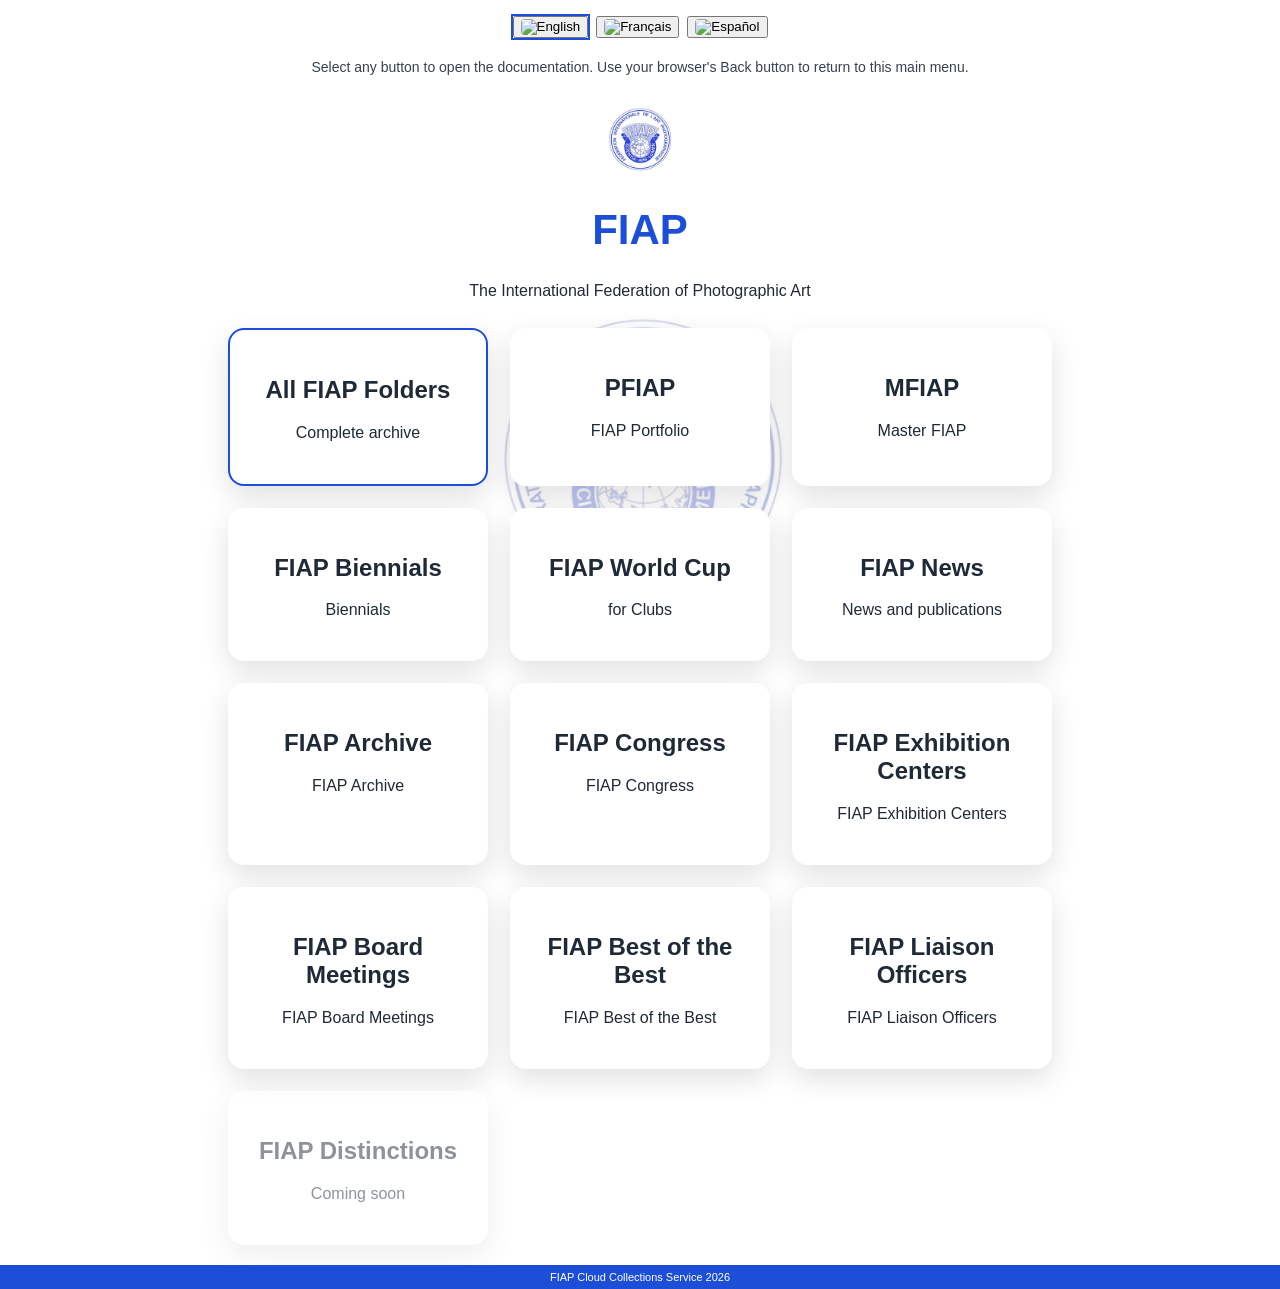
==== index.html @ 4d034226 "Add FIAP favicon" ====
<!DOCTYPE html>
<html lang="en">
<head>
  <meta charset="UTF-8" />
  <meta name="viewport" content="width=device-width, initial-scale=1.0" />
  <title>FIAP Cloud Collections Service</title>
  <link rel="icon" type="image/png" href="FIAP_Logo.png" />
  <link rel="apple-touch-icon" href="FIAP_Logo.png" />
  <link rel="stylesheet" href="styles.css" />
</head>
<body>

  <main class="page">
    <div class="container">

      <!-- LANG -->
      <div class="topbar">
        <div class="lang-switcher">
          <button class="lang-btn active" data-lang="en" type="button">
            <img src="https://flagcdn.com/w40/gb.png" alt="English" />
          </button>
          <button class="lang-btn" data-lang="fr" type="button">
            <img src="https://flagcdn.com/w40/fr.png" alt="Français" />
          </button>
          <button class="lang-btn" data-lang="es" type="button">
            <img src="https://flagcdn.com/w40/es.png" alt="Español" />
          </button>
        </div>
      </div>

      <p class="menu-note" data-i18n="menu_note">
        Select any button to open the documentation. Use your browser's Back button to return to this main menu.
      </p>

      <!-- HERO -->
      <header class="hero">
        <img src="FIAP_Logo.png" class="hero-logo" alt="FIAP Logo" />
        <h1 data-i18n="title">FIAP</h1>
        <p data-i18n="subtitle">The International Federation of Photographic Art</p>
      </header>

      <!-- GRID -->
      <section class="grid">

        <!-- 1 -->
        <a
          class="card highlight"
          href="https://fiapnas.quickconnect.to/d/s/17cUYVNKKSYI6WJIskuI63IkhhcoeXC8/zZLQMvReYIw-aMAvs_1XoOK7bd5_BkW5-z7wAqrhNFA0"
          rel="noopener noreferrer"
        >
          <h2 data-i18n="allfolders_title">All FIAP Folders</h2>
          <p data-i18n="allfolders_desc">Complete archive</p>
        </a>

        <!-- 2 -->
        <a
          class="card"
          href="https://fiapnas.quickconnect.to/d/s/17Mcit12P6iqBfOBLh99WetIhDxhgzNj/KJ3xZYfwgBBQaHG1ltzq9NlA4uSdtDK8-urRAXc_-Bw0"
          rel="noopener noreferrer"
        >
          <h2>PFIAP</h2>
          <p data-i18n="pfiap">FIAP Portfolio</p>
        </a>

        <!-- 3 -->
        <a
          class="card"
          href="https://fiapnas.quickconnect.to/d/s/17Z9eEGu1Ka0PEBG6yRLJdtAqjiGzIoO/40B0qEW8vFrcBGUnErltRAxOVJYyXJXz-D7ygXjC4EQ0"
          rel="noopener noreferrer"
        >
          <h2>MFIAP</h2>
          <p data-i18n="mfiap">Master FIAP</p>
        </a>

        <!-- 4 -->
        <a
          class="card"
          href="https://fiapnas.quickconnect.to/d/s/17ZBobEHIBeALmacqmc10EG4LdFqJ8v5/lqNYD-lFbn_ew3pvsyMHk7YkgXQ_-9Ov-br3AWgu-EQ0"
          rel="noopener noreferrer"
        >
          <h2 data-i18n="biennials_title">FIAP Biennials</h2>
          <p data-i18n="biennials_desc">Biennials</p>
        </a>

        <!-- 5 -->
        <a
          class="card"
          href="https://fiapnas.quickconnect.to/d/s/17ZBx755GbgCrGob2A0CorJvVhvHvIFg/VHcAxC_4EAg0y9QWSMvbNl5WkAnvgTEU-sbJgVk--EQ0"
          rel="noopener noreferrer"
        >
          <h2 data-i18n="worldcup_title">FIAP World Cup</h2>
          <p data-i18n="worldcup_desc">for Clubs</p>
        </a>

        <!-- 6 -->
        <a
          class="card"
          href="https://fiapnas.quickconnect.to/d/s/17dHnpUOKccIDi14Yoolo3nJwNyLQKSJ/WR4ssD3Mb3ytAOZ2s7y1IAG9fK7K3QaD-rrsgjmnrFA0"
          rel="noopener noreferrer"
        >
          <h2 data-i18n="news_title">FIAP News</h2>
          <p data-i18n="news_desc">News and publications</p>
        </a>

        <!-- 7 -->
        <a
          class="card"
          href="https://fiapnas.quickconnect.to/d/s/18gmaojO1X82LdRPM3BAgGWJajvvYt9K/9tj0gX9s0dbuIrEPujHVJ8CWWr5nNi-P-HLzgPXW_Rw0"
          rel="noopener noreferrer"
        >
          <h2 data-i18n="archive_title">FIAP Archive</h2>
          <p data-i18n="archive_desc">FIAP Archive</p>
        </a>

        <!-- 8 -->
        <a
          class="card"
          href="https://fiapnas.quickconnect.to/d/s/186N5hBhkGm2bzwaNxPpfkz7Cr0z6vIG/tZ1C3Wy9Z6rYySViM2cFJRafHHeTnbRA-MbwgqJq_Rw0"
          rel="noopener noreferrer"
        >
          <h2 data-i18n="congress_title">FIAP Congress</h2>
          <p data-i18n="congress_desc">FIAP Congress</p>
        </a>

        <!-- 9 -->
        <a
          class="card"
          href="https://fiapnas.quickconnect.to/d/s/18goZ5kpEQwW9w74ubYenXssd3YzoJG8/ydczUktfWtIt3WD46MLDj9ar7D6Q4m3G-07CgCgfARw0"
          rel="noopener noreferrer"
        >
          <h2 data-i18n="exhibition_centers_title">FIAP Exhibition Centers</h2>
          <p data-i18n="exhibition_centers_desc">FIAP Exhibition Centers</p>
        </a>

        <!-- 10 -->
        <a
          class="card"
          href="https://fiapnas.quickconnect.to/d/s/18gof1cxoKiFkiEky01Cisxc1lns2Cz1/vCsHvvQk89lhnURrStO1Plt9x7vDWZmF-MbcgfkzARw0"
          rel="noopener noreferrer"
        >
          <h2 data-i18n="board_meetings_title">FIAP Board Meetings</h2>
          <p data-i18n="board_meetings_desc">FIAP Board Meetings</p>
        </a>

        <!-- 11 -->
        <a
          class="card"
          href="https://fiapnas.quickconnect.to/d/s/192PhiIwE9Y5CQ8lSr9fyhwx2RzKaPpb/2cefjb7LYFNRcuOtPhYSaLE-BQe2sZ78-PLJAT6WDWA0"
          rel="noopener noreferrer"
        >
          <h2 data-i18n="best_of_best_title">FIAP Best of the Best</h2>
          <p data-i18n="best_of_best_desc">FIAP Best of the Best</p>
        </a>

        <!-- 12 -->
        <a
          class="card"
          href="https://fiapnas.quickconnect.to/d/s/192Xbzu5mCy1Zo4hD9PEhmhsoTG7msyp/_msjtP7dwkchIbJUuxSRlaMwEUPcnvHA-drPAamCaWA0"
          rel="noopener noreferrer"
        >
          <h2 data-i18n="liaison_officers_title">FIAP Liaison Officers</h2>
          <p data-i18n="liaison_officers_desc">FIAP Liaison Officers</p>
        </a>

        <!-- 13 -->
        <div class="card disabled">
          <h2 data-i18n="distinctions_title">FIAP Distinctions</h2>
          <p data-i18n="distinctions_desc">Coming soon</p>
        </div>

      </section>

    </div>
  </main>

  <footer class="footer">
    <span data-i18n="footer">FIAP Cloud Collections Service 2026</span>
  </footer>

  <script src="script.js?v=20260713-3"></script>

</body>
</html>
---- styles.css ----
* {
  box-sizing: border-box;
}

body {
  display: flex;
  flex-direction: column;
  background: url("Fondo.jpg") center/cover fixed;
  color: #1f2937;
}

html,
body {
  margin: 0;
  padding: 0;
  min-height: 100vh;
  font-family: Arial, Helvetica, sans-serif;
}

.page {
  flex: 1; /* 👈 clave */
  display: flex;
  justify-content: center;
  align-items: flex-start;
  padding: 10px 20px 20px;
}

.container {
  width: 100%;
  max-width: 1100px;
  text-align: center;
}

.topbar {
  display: flex;
  justify-content: center;
  margin-bottom: 6px;
}

.lang-switcher {
  display: flex;
  gap: 8px;
  padding: 6px;
  border-radius: 14px;
  background: rgba(255,255,255,0.85);
}

.lang-btn img {
  width: 26px;
  border-radius: 4px;
}

.lang-btn.active {
  outline: 2px solid #1d4ed8;
}

.menu-note {
  display: inline-block;
  max-width: 760px;
  margin: 0 0 18px;
  padding: 8px 14px;
  border-radius: 12px;
  background: rgba(255,255,255,0.85);
  color: #374151;
  font-size: 14px;
  line-height: 1.4;
}

.hero {
  margin-bottom: 28px;
}

.hero-logo {
  height: 70px;
}

.hero h1 {
  color: #1d4ed8;
  font-size: 42px;
}

.grid {
  display: grid;
  grid-template-columns: repeat(3, 260px);
  gap: 22px;
  justify-content: center;
}

.card {
  padding: 26px;
  border-radius: 16px;
  background: white;
  text-decoration: none;
  color: inherit;
  box-shadow: 0 10px 28px rgba(0,0,0,0.12);
  transition: 0.2s;
}

.card:hover {
  transform: translateY(-5px);
}

.card.disabled {
  opacity: 0.5;
}

.card.highlight {
  border: 2px solid #1d4ed8;
}

.footer {
  background: #1d4ed8;
  color: white;
  text-align: center;
  font-size: 11px;
  padding: 6px;
}

@media (max-width: 700px) {
  .grid {
    grid-template-columns: 1fr;
  }

  .menu-note {
    display: block;
    font-size: 13px;
  }
}
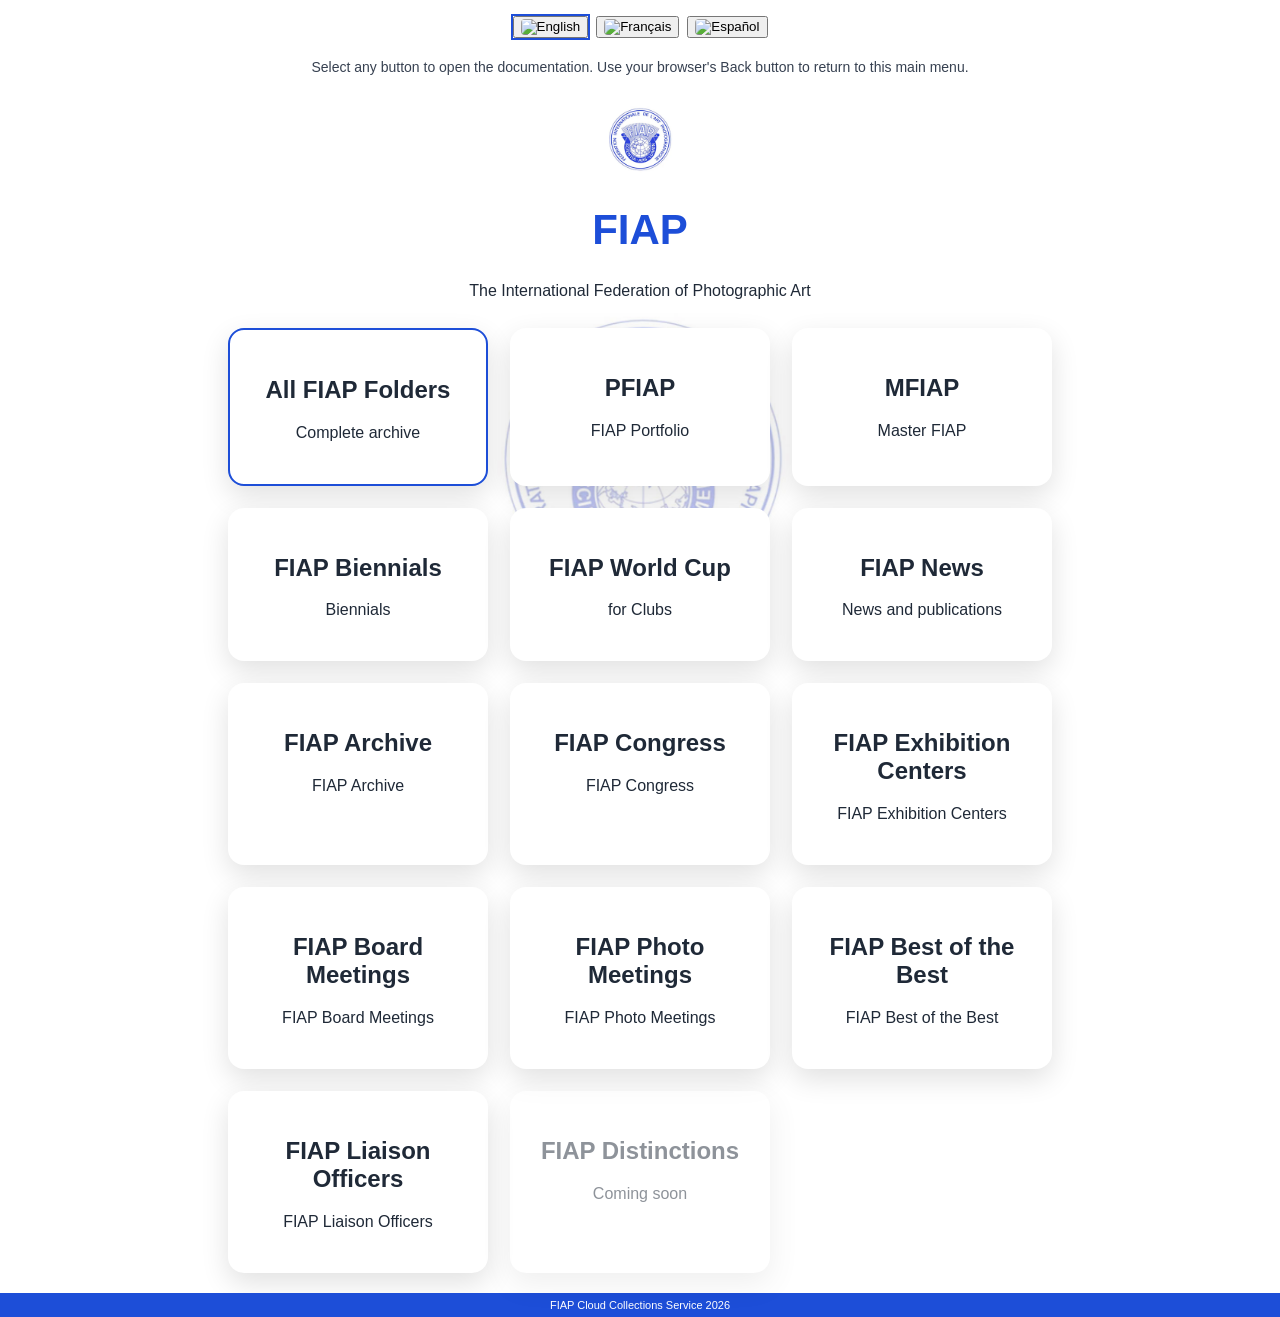
==== commit 13032eed: "Add FIAP Photo Meetings link" ====
--- a/index.html
+++ b/index.html
@@ -145,6 +145,16 @@
         <!-- 11 -->
         <a
           class="card"
+          href="https://fiapnas.quickconnect.to/d/s/1943kUDxl5ssiPw6ovPEpaCcWjkqGaT8/lrEcwL9FF7dg_tX5q4RR_3W4rr6l9qcp-srMgJDfIWQ0"
+          rel="noopener noreferrer"
+        >
+          <h2 data-i18n="photo_meetings_title">FIAP Photo Meetings</h2>
+          <p data-i18n="photo_meetings_desc">FIAP Photo Meetings</p>
+        </a>
+
+        <!-- 12 -->
+        <a
+          class="card"
           href="https://fiapnas.quickconnect.to/d/s/192PhiIwE9Y5CQ8lSr9fyhwx2RzKaPpb/2cefjb7LYFNRcuOtPhYSaLE-BQe2sZ78-PLJAT6WDWA0"
           rel="noopener noreferrer"
         >
@@ -152,7 +162,7 @@
           <p data-i18n="best_of_best_desc">FIAP Best of the Best</p>
         </a>
 
-        <!-- 12 -->
+        <!-- 13 -->
         <a
           class="card"
           href="https://fiapnas.quickconnect.to/d/s/192Xbzu5mCy1Zo4hD9PEhmhsoTG7msyp/_msjtP7dwkchIbJUuxSRlaMwEUPcnvHA-drPAamCaWA0"
@@ -162,7 +172,7 @@
           <p data-i18n="liaison_officers_desc">FIAP Liaison Officers</p>
         </a>
 
-        <!-- 13 -->
+        <!-- 14 -->
         <div class="card disabled">
           <h2 data-i18n="distinctions_title">FIAP Distinctions</h2>
           <p data-i18n="distinctions_desc">Coming soon</p>
@@ -177,7 +187,7 @@
     <span data-i18n="footer">FIAP Cloud Collections Service 2026</span>
   </footer>
 
-  <script src="script.js?v=20260713-3"></script>
+  <script src="script.js?v=20260715-1"></script>
 
 </body>
 </html>
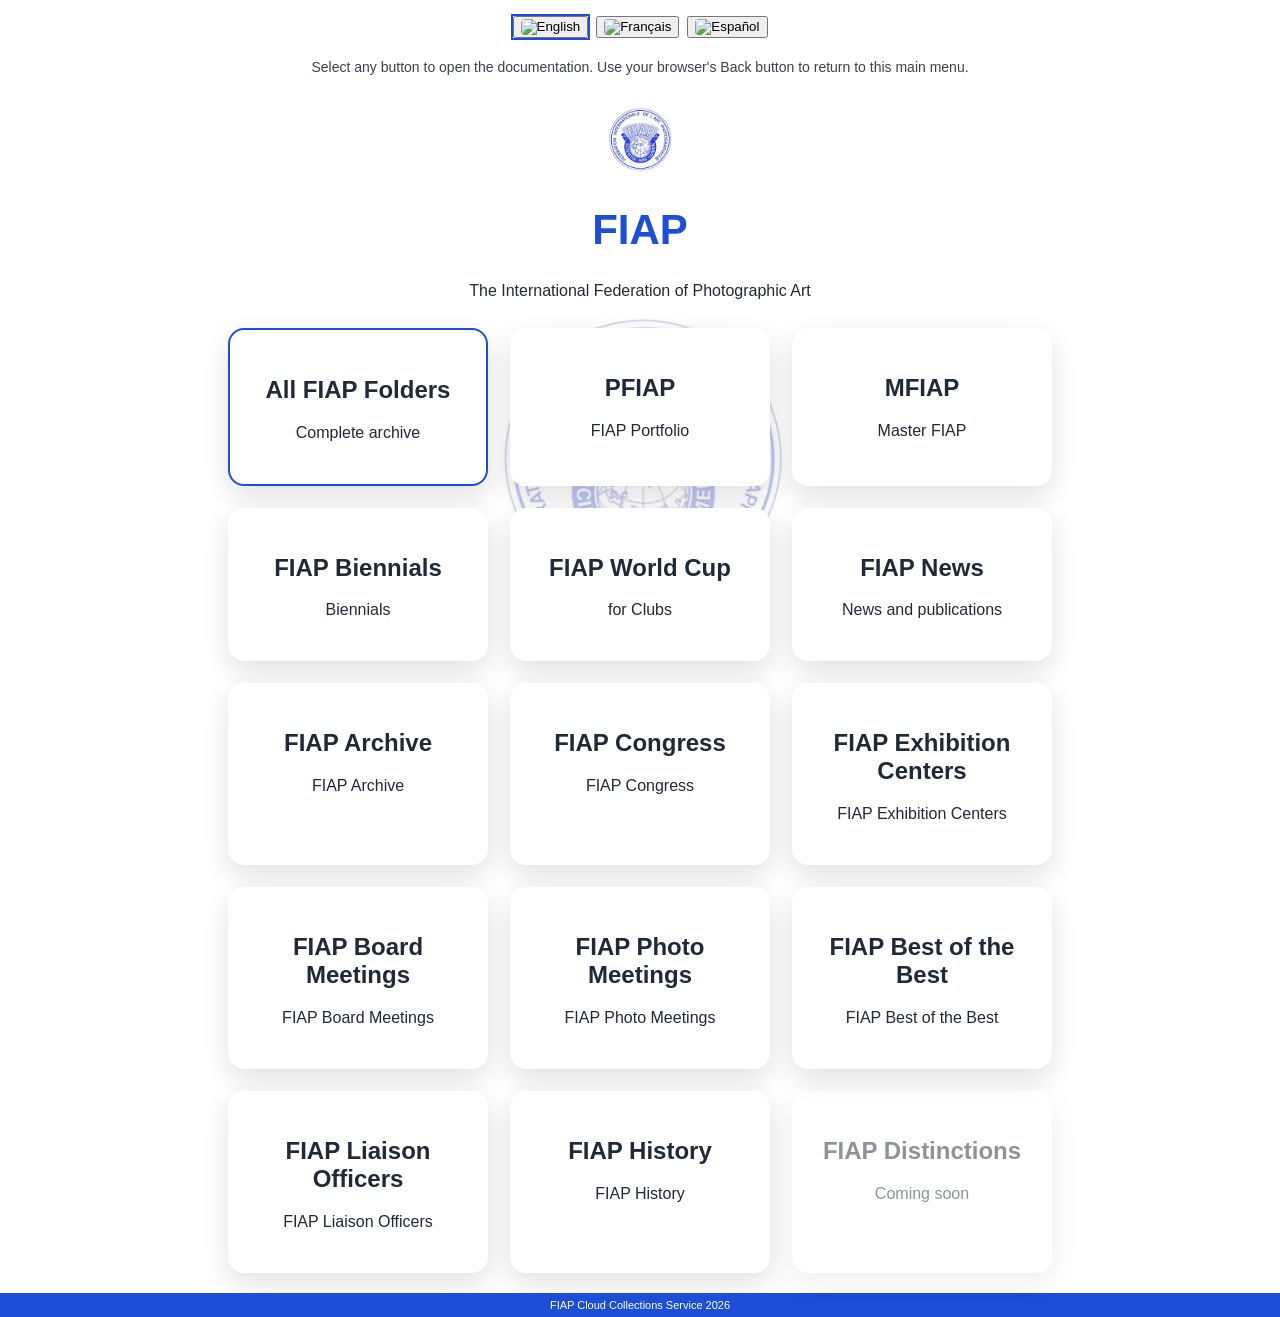
==== commit 2f5fc04a: "Add FIAP History with English, Spanish and French translations" ====
--- a/index.html
+++ b/index.html
@@ -173,6 +173,16 @@
         </a>
 
         <!-- 14 -->
+        <a
+          class="card"
+          href="https://fiapnas.quickconnect.to/d/s/1AITEbeVTbG0mbO1fQih4Z6L2sKOsFwk/sYQ7bvTVlPUNad0ES1QJoNSNEC6hTo9F-c7VgbvgNlQ0"
+          rel="noopener noreferrer"
+        >
+          <h2 data-i18n="history_title">FIAP History</h2>
+          <p data-i18n="history_desc">FIAP History</p>
+        </a>
+
+        <!-- 15 -->
         <div class="card disabled">
           <h2 data-i18n="distinctions_title">FIAP Distinctions</h2>
           <p data-i18n="distinctions_desc">Coming soon</p>
@@ -187,7 +197,7 @@
     <span data-i18n="footer">FIAP Cloud Collections Service 2026</span>
   </footer>
 
-  <script src="script.js?v=20260715-1"></script>
+  <script src="script.js?v=20261015-2"></script>
 
 </body>
 </html>
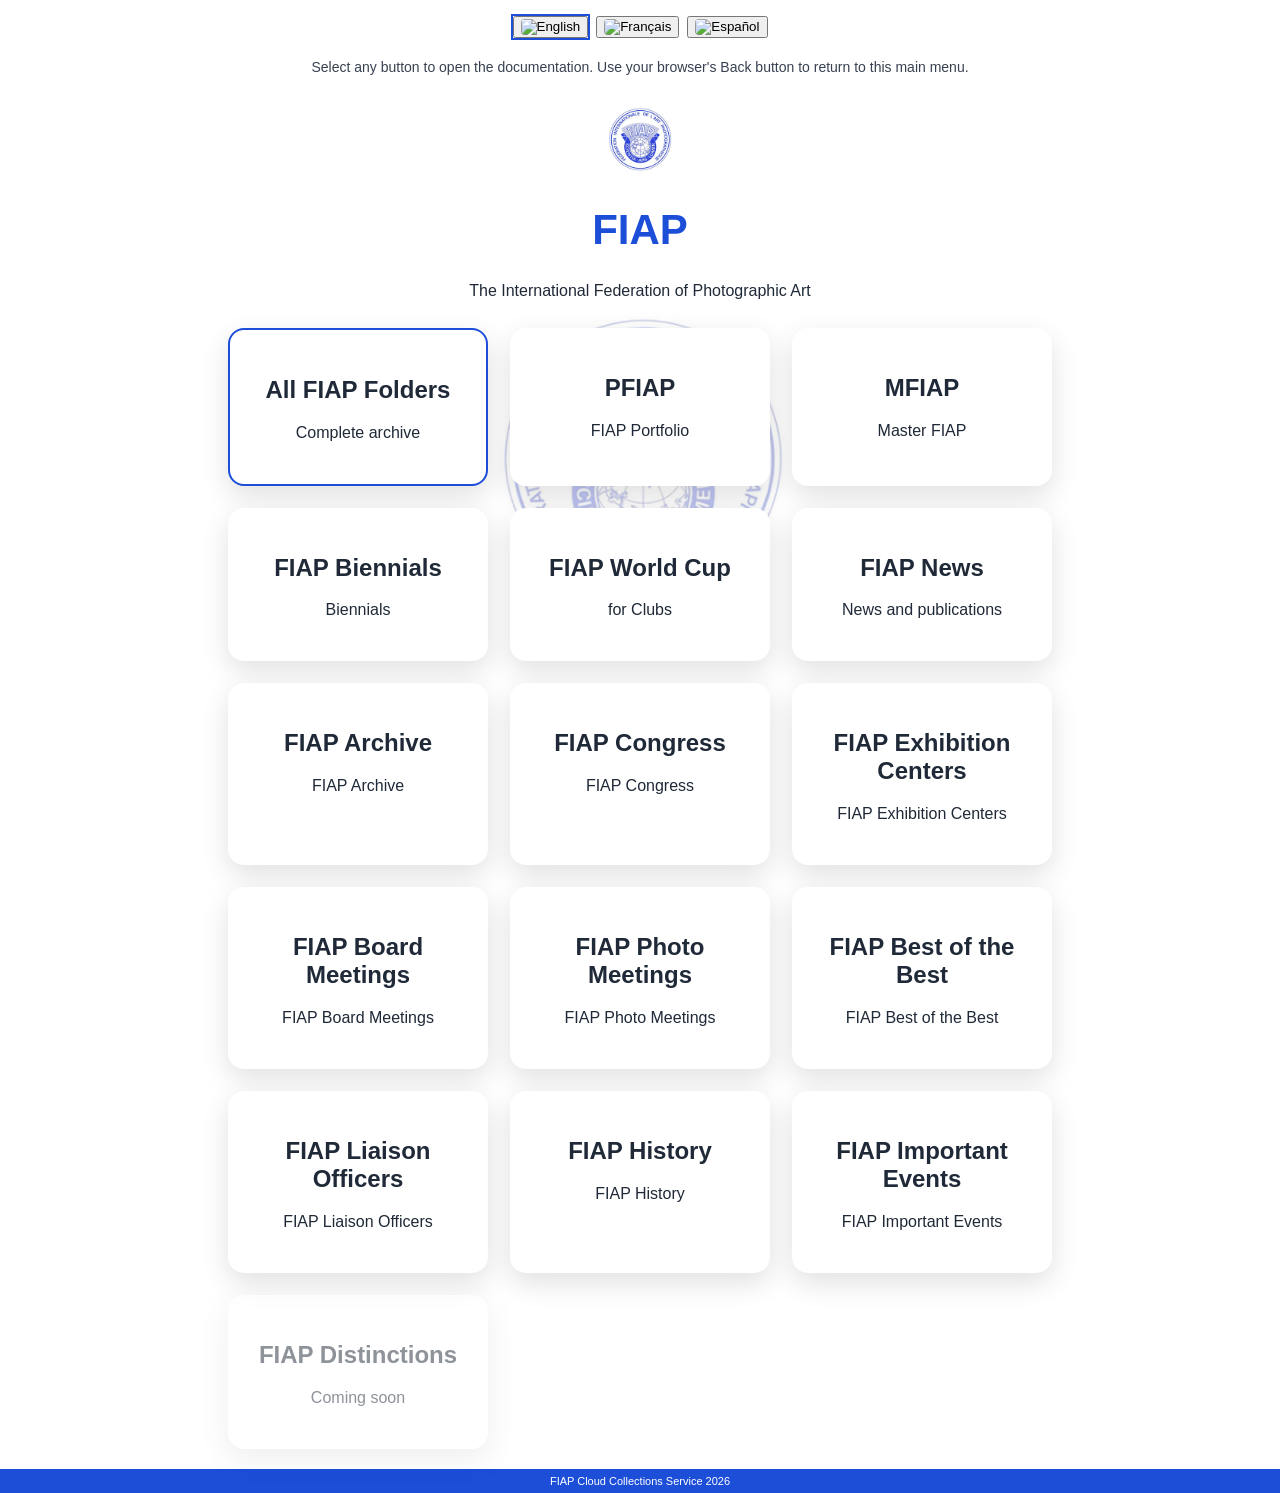
==== commit b5df72f0: "Add FIAP Important Events in three languages" ====
--- a/index.html
+++ b/index.html
@@ -183,6 +183,16 @@
         </a>
 
         <!-- 15 -->
+        <a
+          class="card"
+          href="https://fiapnas.quickconnect.to/d/s/1AIWSXbDKnKvNda2e4WqnES82aXZdgsH/bT629_VsEV2TGuROTdsSuXgwBqB0SEnb-VrnALk8YlQ0"
+          rel="noopener noreferrer"
+        >
+          <h2 data-i18n="important_events_title">FIAP Important Events</h2>
+          <p data-i18n="important_events_desc">FIAP Important Events</p>
+        </a>
+
+        <!-- 16 -->
         <div class="card disabled">
           <h2 data-i18n="distinctions_title">FIAP Distinctions</h2>
           <p data-i18n="distinctions_desc">Coming soon</p>
@@ -197,7 +207,7 @@
     <span data-i18n="footer">FIAP Cloud Collections Service 2026</span>
   </footer>
 
-  <script src="script.js?v=20261015-2"></script>
+  <script src="script.js?v=20261015-3"></script>
 
 </body>
 </html>
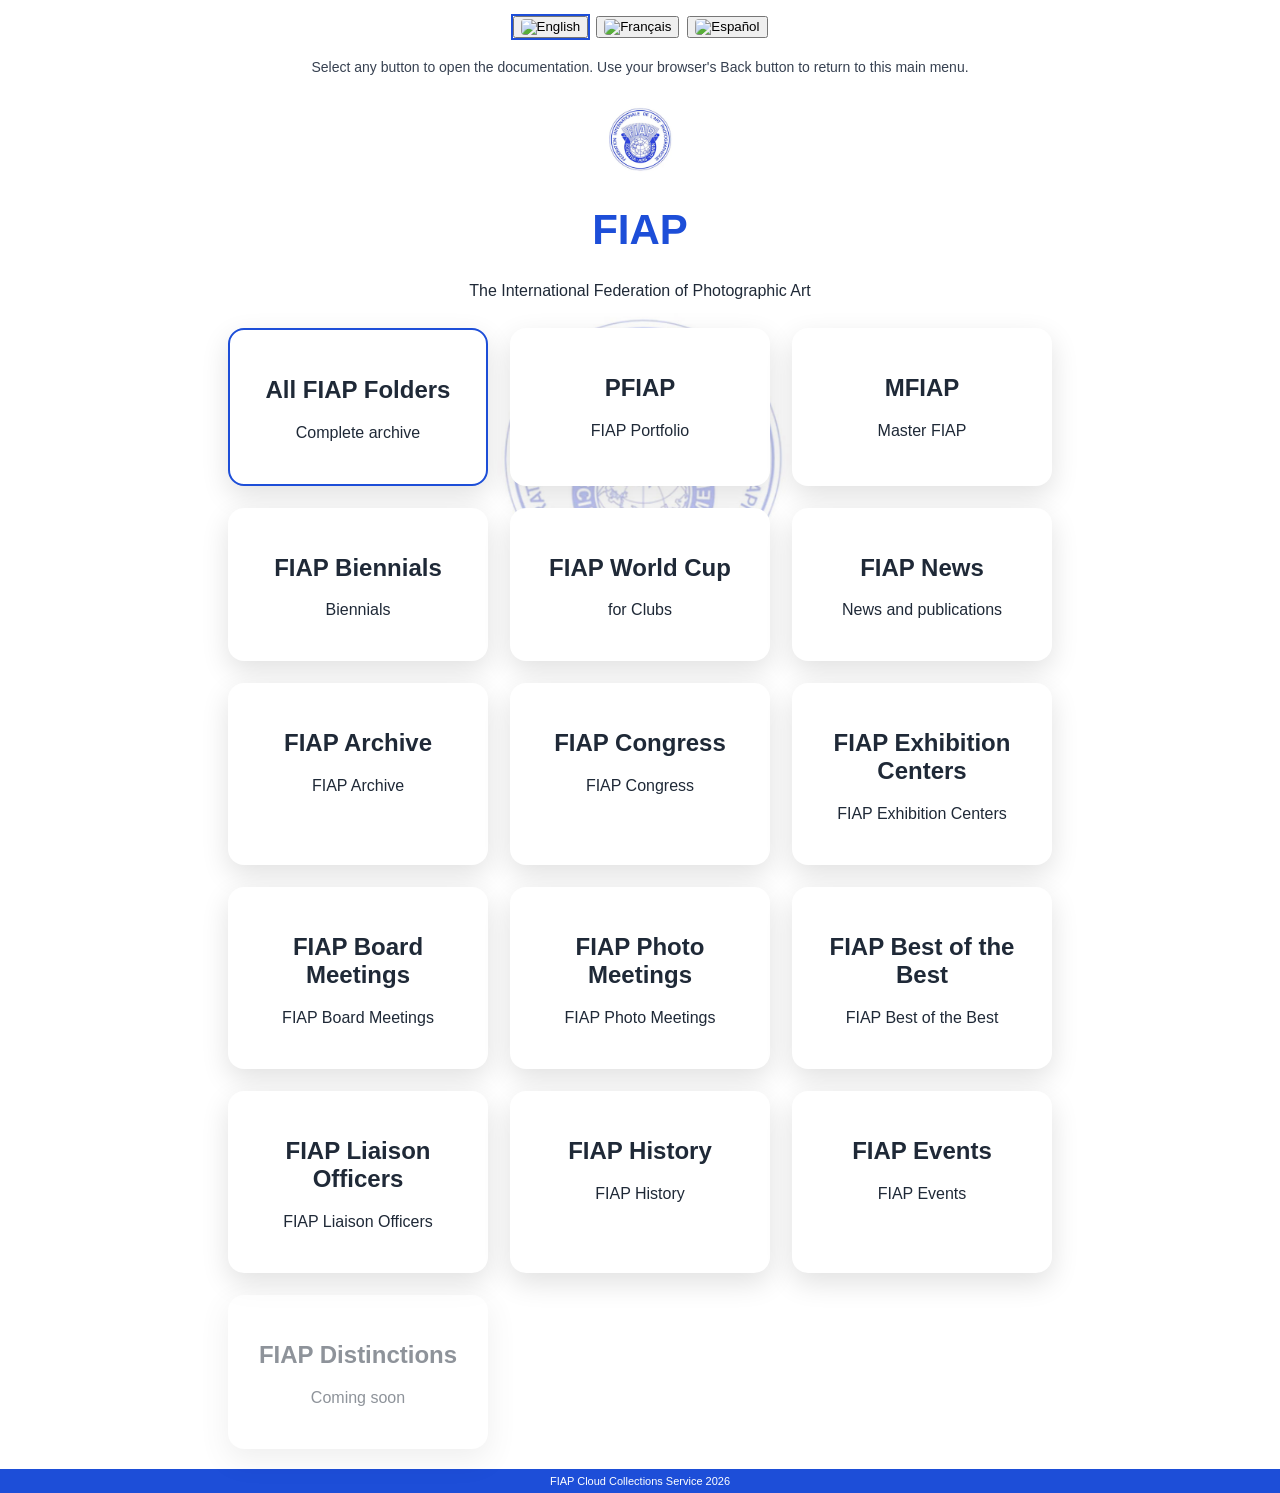
==== commit 84fcced7: "Rename FIAP Important Events to FIAP Events" ====
--- a/index.html
+++ b/index.html
@@ -188,8 +188,8 @@
           href="https://fiapnas.quickconnect.to/d/s/1AIWSXbDKnKvNda2e4WqnES82aXZdgsH/bT629_VsEV2TGuROTdsSuXgwBqB0SEnb-VrnALk8YlQ0"
           rel="noopener noreferrer"
         >
-          <h2 data-i18n="important_events_title">FIAP Important Events</h2>
-          <p data-i18n="important_events_desc">FIAP Important Events</p>
+          <h2 data-i18n="important_events_title">FIAP Events</h2>
+          <p data-i18n="important_events_desc">FIAP Events</p>
         </a>
 
         <!-- 16 -->
@@ -207,7 +207,7 @@
     <span data-i18n="footer">FIAP Cloud Collections Service 2026</span>
   </footer>
 
-  <script src="script.js?v=20261015-3"></script>
+  <script src="script.js?v=20261015-4"></script>
 
 </body>
 </html>
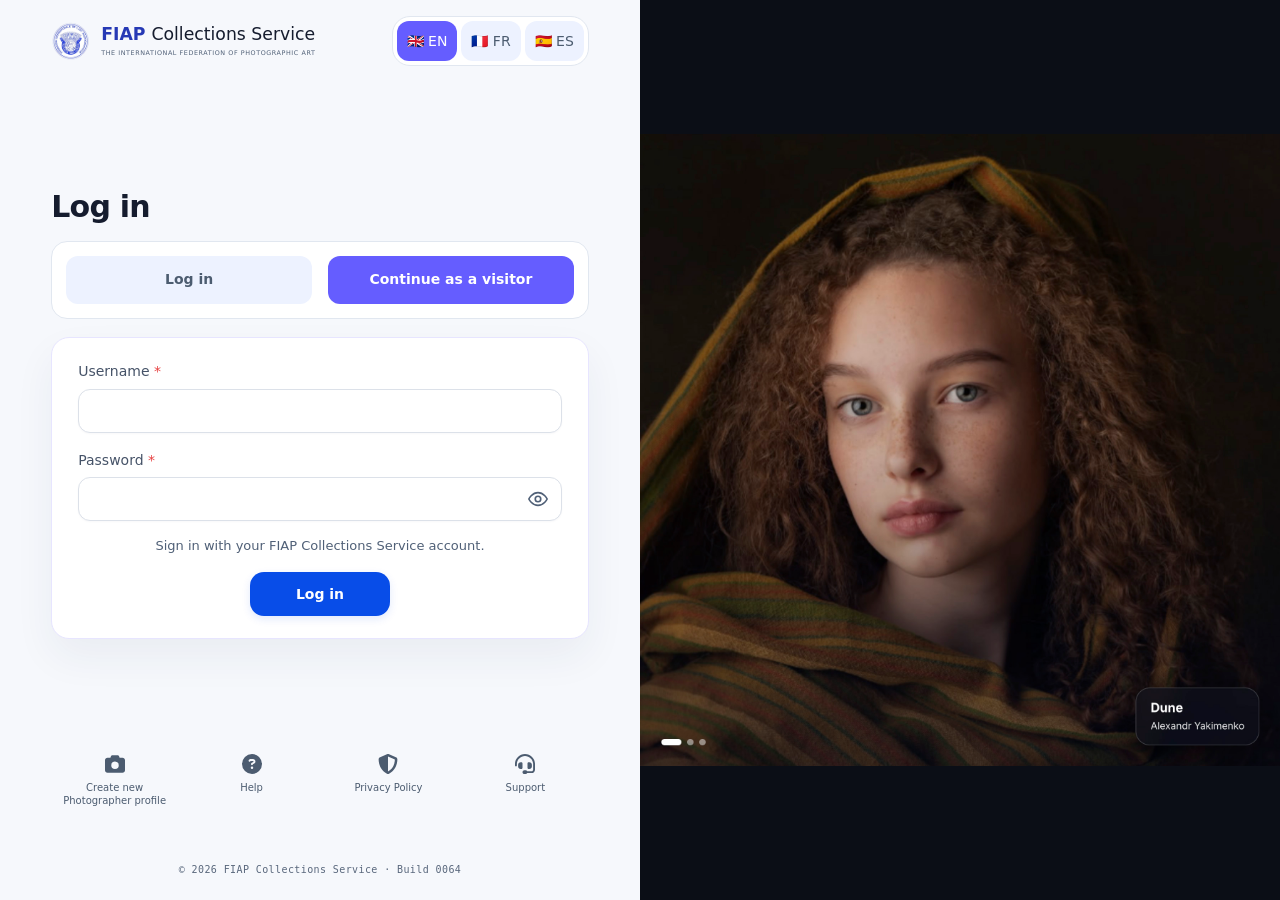
==== commit 1518e2d5: "Add files via upload" ====
--- a/index.html
+++ b/index.html
@@ -1,213 +1,994 @@
-<!DOCTYPE html>
-<html lang="en">
+<!doctype html>
+<html lang="es">
 <head>
-  <meta charset="UTF-8" />
-  <meta name="viewport" content="width=device-width, initial-scale=1.0" />
-  <title>FIAP Cloud Collections Service</title>
-  <link rel="icon" type="image/png" href="FIAP_Logo.png" />
-  <link rel="apple-touch-icon" href="FIAP_Logo.png" />
-  <link rel="stylesheet" href="styles.css" />
+<meta charset="utf-8"><meta name="fiap-build" content="0064"><meta name="viewport" content="width=device-width,initial-scale=1,viewport-fit=cover">
+<title>FIAP Collections Service</title>
+<link rel="icon" type="image/png" href="[data-uri]">
+<style>
+:root{color-scheme:dark;--bg:#080f1c;--panel:#111e31;--line:#293c55;--muted:#acbad0;--gold:#dfbc77}*{box-sizing:border-box}body{margin:0;background:radial-gradient(ellipse at top right,#1c3554,transparent 60%),var(--bg);color:#f4f6fa;font:16px/1.6 system-ui,sans-serif;min-height:100vh}button,input{font:inherit}button{cursor:pointer}button:focus-visible,input:focus-visible{outline:3px solid var(--gold);outline-offset:4px}header,main,footer{max-width:1240px;margin:auto;padding:24px}header{display:flex;justify-content:space-between;align-items:center;border-bottom:1px solid var(--line)}.brand{font-size:23px;font-weight:750;letter-spacing:.05em}.tag{font-size:12px;letter-spacing:.15em;border:1px solid var(--gold);color:var(--gold);padding:5px 12px;border-radius:30px}.intro{padding:35px 0 25px}.eyebrow{color:var(--gold);text-transform:uppercase;letter-spacing:.2em;font-size:12px}h1{font-size:clamp(32px,5vw,54px);line-height:1.1;margin:12px 0}p{color:var(--muted)}.notice{padding:15px 20px;border:1px solid var(--line);border-left:3px solid var(--gold);border-radius:8px;background:#14243a}.tools{display:flex;flex-wrap:wrap;gap:12px;margin:25px 0}.tools input{flex:1;min-width:210px;background:var(--panel);border:1px solid var(--line);border-radius:8px;padding:12px;color:white}.btn{background:#e0bd79;color:#172033;border:0;border-radius:8px;padding:12px 18px;font-weight:650}.secondary{background:var(--panel);color:white;border:1px solid var(--line)}.grid{display:grid;grid-template-columns:repeat(3,minmax(0,1fr));gap:16px}.card{text-align:left;padding:24px;border:1px solid var(--line);border-radius:12px;background:linear-gradient(135deg,#192a42,#101c2d);color:white;min-height:150px;transition:transform .15s,border-color .15s}.card:hover{transform:translateY(-3px);border-color:var(--gold)}.card small{color:var(--gold);font-size:12px}.card h2{font-size:21px;margin:12px 0 4px}.card p{margin:0;font-size:14px}.count{font-size:13px;color:var(--muted)}footer{color:var(--muted);font-size:13px;border-top:1px solid var(--line);margin-top:35px}dialog{width:min(1050px,96vw);max-height:94vh;border:1px solid var(--line);border-radius:14px;background:#0e192a;color:white;padding:0}dialog::backdrop{background:#000c}.dialoghead{display:flex;gap:16px;align-items:center;justify-content:space-between;padding:16px 22px;border-bottom:1px solid var(--line)}.dialoghead h2{font-size:19px;margin:0;overflow-wrap:anywhere}.content{padding:22px}.viewer{height:65vh;display:flex;align-items:center;justify-content:center;background:#050a12;overflow:auto}.viewer img{max-width:100%;max-height:100%;object-fit:contain}.viewer iframe{width:100%;height:100%;border:0;background:white}.viewer pre{white-space:pre-wrap;overflow-wrap:anywhere;align-self:start;padding:20px;width:100%;color:white}.filelist{display:grid;gap:8px;margin:15px 0}.filelist button{text-align:left}.empty{text-align:center;padding:30px}.empty h3{color:white}.hidden{display:none!important}@media(max-width:800px){.grid{grid-template-columns:repeat(2,minmax(0,1fr))}}@media(max-width:520px){.grid{grid-template-columns:1fr}header,main,footer{padding:18px}.brand{font-size:18px}.tools .btn{width:100%}}
+.controls{display:flex;gap:12px;align-items:center;flex-wrap:wrap}#folderPath{overflow-wrap:anywhere}#nasList{display:grid;gap:10px;margin:20px 0}.nasRow{display:flex;gap:18px;align-items:center;text-align:left;padding:12px;background:var(--panel);color:white;border:1px solid var(--line);border-radius:8px;min-height:90px}.nasRow span{overflow-wrap:anywhere}.thumb{width:96px;height:72px;object-fit:contain;flex-shrink:0;background:#080f1c;border-radius:5px}.fileIcon{width:96px;flex-shrink:0;text-align:center;font-size:28px}#previewStatus{padding:0 22px}button:disabled{opacity:.4;cursor:default}.collectionHeading{display:flex;align-items:center;gap:12px;min-width:0}.collectionHeading .fiapLogo{width:42px;height:42px;object-fit:contain;flex-shrink:0}.collectionHeading h2{min-width:0}
+.headerTools{display:flex;gap:16px;align-items:center;flex-wrap:wrap}.languagePicker{display:flex;gap:5px}.languagePicker button{background:var(--panel);border:1px solid var(--line);border-radius:8px;color:white;padding:7px 10px}.languagePicker button[aria-pressed="true"]{border-color:var(--gold);box-shadow:0 0 0 1px var(--gold)}.brandGroup{display:flex;align-items:center;gap:15px}.brandLogo{width:64px;height:64px;object-fit:contain;flex-shrink:0}.heroLogo{width:100px;height:100px;object-fit:contain;float:right;margin:0 0 20px 24px}.intro h1{white-space:pre-line}@media(max-width:700px){header{flex-wrap:wrap;gap:18px}.headerTools{width:100%;justify-content:space-between}.brandLogo{width:48px;height:48px}.heroLogo{width:70px;height:70px}}
+.buildVersion{margin-top:16px;color:var(--gold);font:600 12px/1.5 ui-monospace,monospace;letter-spacing:.08em}
+.brandText{min-width:0}.brandSubtitle{margin-top:4px;color:var(--gold);font-size:11px;line-height:1.5;letter-spacing:.09em;text-transform:uppercase}
+footer{text-align:center}
+/* Build 0014: mobile layout and touch controls. */
+html{-webkit-text-size-adjust:100%;text-size-adjust:100%}
+button{touch-action:manipulation}
+.brandGroup,.headerTools,.grid,.card,.content,.controls,.nasRow{min-width:0}
+.card h2,.card p,.brand,.brandSubtitle{overflow-wrap:anywhere}
+.nasRow>span:last-child{min-width:0;flex:1}
+.dialoghead>button{flex-shrink:0}
+@media(max-width:700px){
+ header,main,footer{padding-left:max(16px,env(safe-area-inset-left));padding-right:max(16px,env(safe-area-inset-right))}
+ header{align-items:flex-start;gap:16px;padding-top:18px;padding-bottom:16px}
+ .brandGroup{width:100%;gap:12px;align-items:center}
+ .brandLogo{width:48px;height:48px}
+ .brand{font-size:clamp(17px,4.4vw,23px);line-height:1.25;letter-spacing:.02em}
+ .brandSubtitle{font-size:10px;letter-spacing:.06em;line-height:1.5;margin-top:6px}
+ .headerTools{width:100%;justify-content:flex-end}
+ .languagePicker{gap:8px}
+ .languagePicker button{min-width:64px;min-height:44px;padding:8px 11px}
+ main{padding-top:16px;padding-bottom:16px}
+ .grid{gap:12px}
+ .card{padding:20px;min-height:136px}
+ .card h2{font-size:20px;line-height:1.3;margin:12px 0 6px}
+ .card p{font-size:14px;line-height:1.5}
+ .count{margin-top:0}
+ footer{margin-top:20px;padding-top:20px;padding-bottom:max(24px,env(safe-area-inset-bottom));font-size:12px;line-height:1.6}
+ .btn{min-height:44px;padding:10px 14px}
+ dialog{width:calc(100% - 16px);max-width:100%;max-height:calc(100vh - 16px);max-height:calc(100dvh - 16px);margin:auto;border-radius:12px;overscroll-behavior:contain}
+ .dialoghead{padding:12px;gap:10px;align-items:center}
+ .dialoghead h2{font-size:16px;line-height:1.4}
+ .collectionHeading{gap:8px}
+ .collectionHeading .fiapLogo{width:32px;height:32px}
+ .dialoghead .btn{font-size:14px;padding:9px 11px}
+ .content{padding:14px}
+ .controls{gap:10px}
+ #folderPath{display:block;flex-basis:100%;font-size:14px;line-height:1.5}
+ #status{font-size:14px;line-height:1.5}
+ #nasList{gap:8px;margin:16px 0}
+ .nasRow{gap:12px;padding:10px;min-height:78px;font-size:15px;line-height:1.4}
+ .thumb{width:68px;height:56px}
+ .fileIcon{width:68px;font-size:25px}
+ .viewer{height:58vh;height:58dvh;min-height:160px}
+ #previewStatus{padding:0 12px;font-size:14px}
+ #position{font-size:14px;white-space:nowrap}
+}
+@media(max-width:600px){.grid{grid-template-columns:minmax(0,1fr)}}
+@media(max-width:360px){
+ .brandLogo{width:42px;height:42px}.brandGroup{gap:10px}
+ .brand{font-size:17px}.brandSubtitle{font-size:9px}
+ .nasRow{gap:9px}.thumb{width:54px;height:50px}.fileIcon{width:54px}
+}
+@media(max-height:500px) and (orientation:landscape){.viewer{height:48vh;height:48dvh;min-height:100px}.dialoghead{padding-top:8px;padding-bottom:8px}}
+
+/* Keep dialog headers inside Safari's visible viewport. */
+dialog{
+ position:fixed;top:var(--dialog-top,16px);bottom:auto;left:0;right:0;
+ margin:0 auto;width:min(1050px,calc(100% - 24px));
+ max-height:calc(100vh - 32px);max-height:var(--dialog-height,calc(100dvh - 32px));
+ overflow:hidden;
+}
+dialog[open]{display:flex;flex-direction:column}
+dialog>.dialoghead{flex:0 0 auto;background:#0e192a;position:relative;z-index:1;padding-top:18px;padding-bottom:18px}
+dialog>.content{flex:1 1 auto;min-height:0;overflow-y:auto;overscroll-behavior:contain;-webkit-overflow-scrolling:touch}
+.dialoghead button:focus-visible{outline-offset:-3px}
+#preview>.viewer{flex:1 1 auto;min-height:0;overflow:auto}
+#previewStatus{flex-shrink:0}
+@media(max-width:700px){
+ dialog{width:calc(100% - 16px)}
+ dialog>.dialoghead{padding:14px 12px}
+}
+
+.galleryControls{gap:8px}#filePosition{font-size:14px;white-space:nowrap}#pdfControls{border-top:1px solid var(--line)}
+
+/* Build 0014: centred text and controls on phones. */
+@media(max-width:700px){
+ body,header,main,footer,dialog,button,input,.card,.filelist button,.nasRow{text-align:center}
+ header{justify-content:center;align-items:center}
+ .brandGroup{flex-direction:column;justify-content:center;align-items:center}
+ .brandText{width:100%;text-align:center}
+ .headerTools,.languagePicker,.controls,.collectionHeading{justify-content:center}
+ .headerTools{align-items:center}
+ .languagePicker{margin-inline:auto}
+ .card{display:flex;flex-direction:column;align-items:center;justify-content:center}
+ .card h2,.card p,.card small{width:100%;text-align:center}
+ .dialoghead{justify-content:center;flex-wrap:wrap}
+ .collectionHeading{flex:1 1 100%;min-width:0}
+ .dialoghead h2{flex:1 1 100%;text-align:center}
+ .collectionHeading h2{flex:0 1 auto}
+ .dialoghead>button{margin-inline:auto}
+ .nasRow{flex-direction:column;justify-content:center;align-items:center;gap:10px;padding:14px}
+ .nasRow>span:last-child{flex:0 1 auto;width:100%;text-align:center}
+ .fileIcon{text-align:center}
+ .btn,.languagePicker button{display:inline-flex;align-items:center;justify-content:center;text-align:center}
+ #status,#folderPath,#previewStatus,#position,#filePosition,.count{text-align:center}
+ #pdfControls,.galleryControls{display:grid;grid-template-columns:minmax(0,1fr) auto minmax(0,1fr);align-items:center;gap:8px}
+ #pdfControls>button,.galleryControls>button{width:100%;margin:0;min-width:0}
+}
+
+.card:disabled{cursor:default;opacity:.45}.card:disabled:hover{transform:none;border-color:var(--line)}
+
+/* Build 0014: equal dimensions for the preview's four navigation buttons. */
+#pdfControls,.galleryControls{display:grid;grid-template-columns:minmax(0,180px) minmax(36px,1fr) minmax(0,180px);gap:12px;align-items:center}
+#pdfControls>.btn,.galleryControls>.btn{width:100%;height:52px;min-height:52px;box-sizing:border-box;margin:0;padding:8px 12px;display:flex;align-items:center;justify-content:center;text-align:center;line-height:1.25}
+#position,#filePosition{text-align:center}
+@media(max-width:700px){
+ #pdfControls,.galleryControls{grid-template-columns:minmax(0,1fr) minmax(32px,auto) minmax(0,1fr);gap:8px}
+ #pdfControls>.btn,.galleryControls>.btn{height:52px;min-height:52px;padding:7px 8px;font-size:14px}
+}
+
+
+.zoomTools{display:flex;justify-content:center;align-items:center;gap:10px;flex-wrap:wrap;padding:10px 12px;flex:0 0 auto;border-bottom:1px solid var(--line)}
+.zoomTools .btn{min-width:48px;min-height:44px;padding:8px 12px;display:flex;justify-content:center;align-items:center}
+#zoomValue{min-width:54px;text-align:center;font:14px ui-monospace,monospace}
+#panToggle[aria-pressed="true"]{border-color:var(--gold);color:var(--gold);background:#24344b}
+#zoomViewport{position:relative;display:block;overflow:hidden;touch-action:none;user-select:none;-webkit-user-select:none}
+#zoomViewport img{position:absolute;left:50%;top:50%;max-width:none;max-height:none;object-fit:contain;transform-origin:center;pointer-events:none;-webkit-user-drag:none}
+#zoomViewport.panning{cursor:grab}#zoomViewport.panning:active{cursor:grabbing}
+@media(max-width:700px){.zoomTools{gap:6px;padding:8px}.zoomTools .btn{padding:7px 10px;font-size:14px}}
+
+
+/* Build 0016: MyFIAP reference palette; existing layout and NAS behavior preserved. */
+:root{color-scheme:light;--bg:#f6f8fc;--panel:#ffffff;--line:#e1e7f0;--muted:#506077;--gold:#5149dc;--primary:#084de8;--accent:#655dff;--ink:#151c2e;--soft:#edf2ff}
+body{background:var(--bg);color:var(--ink)}
+header{border-color:var(--line)}
+.brandSubtitle{color:var(--muted)}
+.tools input{background:#fff;color:var(--ink);border-color:#dce1e9;border-radius:15px}
+.tools input::placeholder{color:#627087}
+.card{background:#fff;color:var(--ink);border:1px solid #e7e5ff;border-radius:20px;box-shadow:0 12px 32px rgba(36,54,84,.045);position:relative}
+.card:hover:not(:disabled){border-color:var(--accent);box-shadow:0 16px 36px rgba(50,65,100,.10)}
+.card small{color:#59677c}.card p{color:var(--muted)}
+.card::before{content:"";display:block;width:24px;height:24px;margin-bottom:12px;background:#4c5c70;mask:var(--camera-icon) center/contain no-repeat;-webkit-mask:var(--camera-icon) center/contain no-repeat}
+:root{--camera-icon:url("data:image/svg+xml,%3Csvg xmlns='http://www.w3.org/2000/svg' viewBox='0 0 24 24'%3E%3Cpath d='M8 4 6 7H4a2 2 0 0 0-2 2v10a2 2 0 0 0 2 2h16a2 2 0 0 0 2-2V9a2 2 0 0 0-2-2h-2l-2-3H8Zm4 5a4.5 4.5 0 1 1 0 9 4.5 4.5 0 0 1 0-9Z' fill-rule='evenodd'/%3E%3C/svg%3E");--folder-icon:url("data:image/svg+xml,%3Csvg xmlns='http://www.w3.org/2000/svg' viewBox='0 0 24 24'%3E%3Cpath d='M3 4h7l2 3h9a1 1 0 0 1 1 1v11a2 2 0 0 1-2 2H4a2 2 0 0 1-2-2V5a1 1 0 0 1 1-1Z'/%3E%3C/svg%3E");--file-icon:url("data:image/svg+xml,%3Csvg xmlns='http://www.w3.org/2000/svg' viewBox='0 0 24 24'%3E%3Cpath d='M5 2h9l5 5v15H5V2Zm8 1v6h5M8 13h8M8 17h8' fill='none' stroke='black' stroke-width='2' stroke-linejoin='round'/%3E%3C/svg%3E")}
+.btn{background:var(--primary);color:#fff;border-radius:14px;box-shadow:0 3px 8px rgba(8,77,232,.12)}
+.btn:hover:not(:disabled){background:#0642c9}
+.btn.secondary{background:var(--soft);color:#4c5c70;border:1px solid transparent;box-shadow:none}
+.btn.secondary:hover:not(:disabled){background:#e1e8fc;color:#263b61}
+.languagePicker{padding:6px;background:#fff;border:1px solid var(--line);border-radius:18px;gap:6px}
+.languagePicker button{background:var(--soft);color:#4c5c70;border-color:transparent;border-radius:12px}
+.languagePicker button[aria-pressed="true"]{background:var(--accent);color:#fff;border-color:transparent;box-shadow:none}
+.notice{background:var(--soft)}
+footer{color:var(--muted)}.buildVersion{color:#59677c}
+dialog{background:#fff;color:var(--ink);border-color:var(--line);box-shadow:0 25px 80px rgba(30,43,70,.18)}
+dialog::backdrop{background:rgba(21,28,46,.48)}
+dialog>.dialoghead{background:#fff}
+.nasRow{background:#fff;color:var(--ink);border-color:var(--line);border-radius:14px}
+.nasRow:hover{background:#f2f5fc;border-color:#c9d4ec}
+.thumb{background:#edf1f7}.viewer{background:#edf1f7}.viewer pre,.empty h3{color:var(--ink)}
+.fileIcon{font-size:0;color:#4c5c70;display:flex;align-items:center;justify-content:center}
+.fileIcon::before{content:"";display:block;width:28px;height:28px;background:currentColor;mask:var(--folder-icon) center/contain no-repeat;-webkit-mask:var(--folder-icon) center/contain no-repeat}
+.fileIcon.document::before{mask-image:var(--file-icon);-webkit-mask-image:var(--file-icon)}
+#panToggle[aria-pressed="true"]{background:var(--accent);color:white;border-color:var(--accent)}
+button:disabled{opacity:.5}.card:disabled{background:#f0f3f8;box-shadow:none}
+@media(max-width:700px){.card::before{margin-inline:auto}}
+
+
+/* Build 0020: understated version label and FIAP blue wordmark. */
+.buildVersion{font-size:10px;font-weight:400;letter-spacing:.04em}
+.fiapName{color:#2639b5}
+
+/* Build 0021: centred collections and MyFIAP footer links. */
+.card,.card h2,.card p{text-align:center}
+.card::before{margin-inline:auto}
+.footerLinks{display:grid;grid-template-columns:repeat(4,minmax(0,1fr));max-width:820px;margin:8px auto 32px;gap:24px}
+.footerLinks a{display:flex;flex-direction:column;align-items:center;justify-content:flex-start;gap:12px;padding:18px 12px;color:#4c5c70;text-decoration:none;font-size:16px;line-height:1.35;text-align:center;border-radius:20px}
+.footerLinks svg{height:24px;width:26px;flex-shrink:0}
+.footerLinks span{max-width:160px}
+.footerLinks a:hover{background:#edf2ff;color:#2639b5}
+.footerLinks a:focus-visible{outline:3px solid #79aaff;outline-offset:3px}
+@media(max-width:600px){.footerLinks{grid-template-columns:repeat(2,minmax(0,1fr));gap:12px;margin-bottom:24px}.footerLinks a{font-size:14px}}
+
+
+/* Build 0023: FIAP blue titles on hover and keyboard focus. */
+.card h2{transition:color .15s ease}
+.card:hover:not(:disabled) h2,.card:focus-visible:not(:disabled) h2{color:#2639b5}
+
+/* Build 0024: one collection header with equally sized navigation buttons. */
+#collection>.dialoghead{display:grid;grid-template-columns:120px minmax(0,1fr) 120px;align-items:center;gap:16px}
+#collection>.dialoghead>.collectionHeading{min-width:0;justify-content:center;text-align:center}
+#collection>.dialoghead #up,#collection>.dialoghead #closeCollection{width:120px;height:52px;min-height:52px;margin:0;padding:10px 14px;display:flex;align-items:center;justify-content:center;text-align:center;line-height:1.25}
+@media(max-width:700px){
+ #collection>.dialoghead{grid-template-columns:96px minmax(0,1fr) 96px;gap:10px}
+ #collection>.dialoghead #up,#collection>.dialoghead #closeCollection{width:96px;height:52px;min-height:52px;padding:8px;font-size:14px}
+ #collection>.dialoghead>.collectionHeading{flex-direction:column;justify-content:center;gap:6px}
+ #collection .collectionHeading h2{font-size:14px}
+}
+
+
+/* Build 0026: full-width separator and balanced pagination. */
+#collection .collectionPagination{display:grid;grid-template-columns:minmax(0,180px) minmax(0,180px);justify-content:space-between;gap:16px;border-top:1px solid var(--line);margin:22px -22px -22px;padding:18px 22px}
+#collection .collectionPagination>.btn{width:100%;height:52px;min-height:52px;padding:8px 12px;margin:0;display:flex;align-items:center;justify-content:center;text-align:center;line-height:1.25}
+@media(max-width:700px){
+ #collection .collectionPagination{grid-template-columns:minmax(0,180px) minmax(0,180px);gap:12px;margin:18px -14px -14px;padding:14px}
+ #collection .collectionPagination>.btn{font-size:14px;padding:8px}
+}
+
+
+/* Build 0027: identical collection navigation controls and aligned edges. */
+#collection{--nav-width:180px}
+#collection>.dialoghead{grid-template-columns:var(--nav-width) minmax(0,1fr) var(--nav-width)}
+#collection .collectionPagination{grid-template-columns:var(--nav-width) var(--nav-width)}
+#collection>.dialoghead #up,#collection>.dialoghead #closeCollection,#collection .collectionPagination>.btn{width:var(--nav-width);height:52px;min-height:52px;padding:8px 12px;margin:0;display:flex;align-items:center;justify-content:center;text-align:center;font-size:16px;font-weight:650;line-height:1.25;border-radius:14px}
+@media(max-width:700px){
+ #collection{--nav-width:clamp(96px,27vw,180px)}
+ #collection>.dialoghead{padding-left:14px;padding-right:14px}
+ #collection>.dialoghead #up,#collection>.dialoghead #closeCollection,#collection .collectionPagination>.btn{font-size:14px;padding:8px}
+}
+
+
+/* Build 0028: centred status and highlighted retry action. */
+#collection #status{text-align:center}
+#collection #retry{display:flex;align-items:center;justify-content:center;margin:16px auto 0;background:var(--accent);color:#fff;border:1px solid transparent;text-align:center}
+#collection #retry:hover{background:#5149dc;color:#fff}
+
+
+/* Build 0029: public entry screen, with account access reserved for later integration. */
+[hidden]{display:none!important}
+.entryScreen{display:grid;grid-template-columns:minmax(0,1fr) minmax(0,1fr);min-height:100vh;min-height:100svh;background:#f6f8fc;text-align:left}
+.entryLeft{min-width:0;display:flex;flex-direction:column;padding:28px clamp(24px,5vw,88px) 20px}
+.entryTop{display:flex;align-items:center;justify-content:space-between;gap:18px;margin-bottom:28px}
+.entryLogo{width:48px;height:48px;object-fit:contain}
+.entryTop .languagePicker{flex-wrap:wrap}
+.entryContent{width:100%;max-width:650px;margin:auto}
+.entryContent h1{font-size:36px;line-height:1.2;letter-spacing:-.025em;margin:8px 0 28px;font-weight:750}
+.entryActions{display:flex;align-items:center;gap:14px;flex-wrap:wrap;background:#fff;border:1px solid var(--line);border-radius:18px;padding:22px;margin-bottom:32px}
+.entryActions .btn,.entrySelected{font-size:15px;line-height:1.4;min-height:48px;padding:13px 20px;border-radius:12px;font-weight:650;text-align:center}
+.entrySelected{background:var(--accent);color:#fff;display:inline-flex;align-items:center}
+.entryForm{padding:36px;background:#fff;border:1px solid #e7e5ff;border-radius:20px;box-shadow:0 30px 60px rgba(36,54,84,.08)}
+.entryField{margin-bottom:26px}
+.entryField label{display:block;color:#465368;font-size:16px;margin-bottom:10px}
+.requiredMark{color:#e74343}
+.entryField input{display:block;width:100%;height:54px;border:1px solid #dce1e9;border-radius:14px;background:#fff;color:var(--ink);padding:12px;box-shadow:0 1px 2px #17203308}
+.entryField input:disabled{opacity:1;cursor:not-allowed}
+#loginNotice{text-align:center;font-size:14px;line-height:1.6;margin:10px 0 26px}
+.entrySubmit{display:block;min-width:140px;margin:0 auto;padding:12px 24px}
+.entryLeft>.footerLinks{width:100%;margin:40px auto 0;gap:12px;max-width:650px}
+.entryLeft>.footerLinks a{padding:12px 4px;font-size:14px}
+.entryLeft>.buildVersion{text-align:center;margin-top:12px}
+.entryGallery{position:sticky;top:0;height:100vh;height:100svh;min-width:0;background:#0b0e16;overflow:hidden}
+.entrySlide{position:absolute;inset:0;width:100%;height:100%;object-fit:contain;opacity:0;transition:opacity .5s ease;pointer-events:none}
+.entrySlide.isActive{opacity:1}
+.carouselPause{position:absolute;top:20px;right:20px;border:1px solid #ffffff70;border-radius:10px;background:#151c2ebf;color:#fff;padding:8px 12px;font-size:12px;z-index:1}
+.carouselPause:focus-visible{outline:3px solid #79aaff;outline-offset:3px}
+@media(max-width:1000px){.entryLeft{padding:24px}.entryForm{padding:26px}.entryActions{padding:18px}}
+@media(max-width:700px){
+ .entryScreen{grid-template-columns:1fr;text-align:left}
+ .entryLeft{padding:20px 18px 24px}
+ .entryTop{margin-bottom:24px}.entryTop .languagePicker{margin:0}.entryTop .languagePicker button{min-width:52px;padding:7px}
+ .entryContent h1{font-size:30px;text-align:left}
+ .entryActions{gap:10px;padding:16px;margin-bottom:24px}.entryActions .btn,.entrySelected{padding:12px 16px;font-size:14px}
+ .entryField label{text-align:left}.entryField input{text-align:left}
+ .entryLeft>.footerLinks{grid-template-columns:repeat(4,minmax(0,1fr));gap:8px;margin-top:28px}.entryLeft>.footerLinks a{font-size:12px}
+ .entryGallery{position:relative;height:auto;aspect-ratio:1/1}
+}
+@media(prefers-reduced-motion:reduce){.entrySlide{transition:none}}
+
+
+/* Build 0030: FIAP identity alongside the entry logo. */
+.entryBrand{display:flex;align-items:center;gap:14px;min-width:0}
+.entryBrand .entryLogo{flex-shrink:0}
+.entryBrand .brand{font-size:clamp(17px,1.6vw,23px);line-height:1.3;letter-spacing:.02em}
+.entryTop{flex-wrap:wrap}
+.entryTop>.languagePicker{margin-left:auto}
+@media(max-width:700px){.entryBrand .brandText{text-align:left}.entryBrand .brand{font-size:18px}.entryTop>.languagePicker{margin-left:auto}}
+
+
+/* Build 0031: entry layout for phones, including landscape and safe areas. */
+.entryBrand .brandText{min-width:0}
+.entryBrand .brand{overflow-wrap:break-word}
+.entryField input{min-width:0;font-size:16px}
+@media(max-width:900px), (max-width:1000px) and (max-height:500px){
+ .entryScreen{grid-template-columns:minmax(0,1fr);text-align:left}
+ .entryLeft{width:100%;max-width:700px;margin-inline:auto;padding:24px max(20px,env(safe-area-inset-right)) 24px max(20px,env(safe-area-inset-left))}
+ .entryTop{gap:16px;margin-bottom:24px}
+ .entryBrand{flex:1 1 280px;gap:12px}
+ .entryBrand .brand{font-size:20px}
+ .entryTop>.languagePicker{flex-shrink:0;flex-wrap:nowrap;margin:0 0 0 auto}
+ .entryTop .languagePicker button{min-width:54px;min-height:44px;padding:8px;font-size:16px}
+ .entryContent{margin:0 auto}
+ .entryContent h1{font-size:30px;margin:8px 0 20px;text-align:left}
+ .entryActions{gap:10px;padding:16px;margin-bottom:20px}
+ .entryActions .btn,.entrySelected{min-height:48px;justify-content:center;white-space:normal}
+ .entryForm{padding:24px}
+ .entryField{margin-bottom:20px}
+ .entryField label,.entryField input{text-align:left}
+ .entryLeft>.footerLinks{grid-template-columns:repeat(4,minmax(0,1fr));margin-top:28px;gap:12px}
+ .entryLeft>.footerLinks a{min-width:0;min-height:44px;font-size:14px;overflow-wrap:break-word}
+ .entryGallery{position:relative;top:auto;width:100%;height:auto;aspect-ratio:1/1;max-height:650px}
+ .carouselPause{top:12px;right:max(12px,env(safe-area-inset-right));min-height:44px;max-width:calc(100% - 24px);white-space:normal}
+}
+@media(max-width:540px){
+ .entryLeft{padding-top:max(16px,env(safe-area-inset-top));padding-right:max(16px,env(safe-area-inset-right));padding-left:max(16px,env(safe-area-inset-left));padding-bottom:20px}
+ .entryTop{flex-direction:column;align-items:stretch;gap:16px;margin-bottom:20px}
+ .entryBrand{flex:0 1 auto;gap:10px}
+ .entryBrand .entryLogo{width:44px;height:44px}
+ .entryBrand .brand{font-size:18px;letter-spacing:0;line-height:1.35}
+ .entryTop>.languagePicker{align-self:center;margin:0;display:grid;grid-template-columns:repeat(3,minmax(0,1fr));width:100%;max-width:320px}
+ .entryTop .languagePicker button{min-width:0;width:100%}
+ .entryContent h1{font-size:28px}
+ .entryActions{display:grid;grid-template-columns:minmax(0,1fr);padding:12px;gap:10px}
+ .entryActions .btn,.entrySelected{width:100%;font-size:15px;padding:12px}
+ .entryForm{padding:20px 16px;border-radius:18px}
+ .entryField input{height:50px}
+ #loginNotice{margin-bottom:20px}
+ .entrySubmit{width:100%;min-width:0;min-height:48px}
+ .entryLeft>.footerLinks{grid-template-columns:repeat(2,minmax(0,1fr));gap:12px;margin-top:24px}
+ .entryLeft>.footerLinks a{font-size:14px;gap:8px;padding:12px 8px}
+}
+
+
+/* Build 0032: visitor access is the primary entry action. */
+.entrySelected{background:var(--soft);color:#4c5c70}
+.entryActions #publicAccess{background:var(--accent);color:#fff;border-color:transparent}
+.entryActions #publicAccess:hover{background:#5149dc;color:#fff}
+
+
+/* Build 0033: compact entry spacing keeps the footer within laptop viewports. */
+@media(min-width:901px){
+ .entryLeft{padding:16px clamp(24px,4vw,64px) 12px}
+ .entryTop{gap:12px;margin-bottom:16px}
+ .entryBrand{gap:10px}
+ .entryBrand .entryLogo{width:40px;height:40px}
+ .entryBrand .brand{font-size:clamp(17px,1.35vw,21px);letter-spacing:0}
+ .entryTop .languagePicker{padding:4px;gap:4px}
+ .entryTop .languagePicker button{min-height:40px;padding:6px 9px;font-size:14px}
+ .entryContent h1{font-size:30px;margin:0 0 16px}
+ .entryActions{padding:14px;gap:10px;margin-bottom:18px;border-radius:16px}
+ .entryActions .btn,.entrySelected{min-height:44px;padding:10px 16px;font-size:14px}
+ .entryForm{padding:22px 26px;border-radius:18px;box-shadow:0 18px 40px rgba(36,54,84,.06)}
+ .entryField{margin-bottom:16px}
+ .entryField label{font-size:14px;margin-bottom:6px}
+ .entryField input{height:44px;padding:10px;border-radius:12px}
+ #loginNotice{font-size:13px;line-height:1.45;margin:8px 0 16px}
+ .entrySubmit{min-height:44px;padding:9px 20px;font-size:14px}
+ .entryLeft>.footerLinks{margin:18px auto 0;gap:10px}
+ .entryLeft>.footerLinks a{padding:8px 4px;font-size:12px;gap:7px;line-height:1.3}
+ .entryLeft>.footerLinks svg{width:22px;height:20px}
+ .entryLeft>.buildVersion{margin-top:6px;line-height:1.3}
+}
+@media(min-width:901px) and (max-height:740px){
+ .entryLeft{padding-top:12px;padding-bottom:8px}
+ .entryTop{margin-bottom:10px}
+ .entryContent h1{font-size:26px;margin-bottom:12px}
+ .entryActions{padding:10px;margin-bottom:12px}
+ .entryForm{padding:16px 22px}
+ .entryField{margin-bottom:12px}
+ #loginNotice{margin:6px 0 12px}
+ .entryLeft>.footerLinks{margin-top:12px}
+ .entryLeft>.footerLinks a{padding-top:6px;padding-bottom:6px}
+}
+@media(max-width:900px){
+ .entryTop{margin-bottom:16px}
+ .entryContent h1{margin-bottom:14px}
+ .entryActions{margin-bottom:14px}
+ .entryForm{padding-top:18px;padding-bottom:18px}
+ .entryField{margin-bottom:16px}
+ .entryField label{margin-bottom:6px}
+ #loginNotice{margin:8px 0 16px}
+ .entryLeft>.footerLinks{margin-top:18px}
+}
+
+
+/* Build 0035: NAS identity and root-folder download privilege. */
+#collectionsApp>header{flex-wrap:wrap}
+.sessionIdentity{flex-basis:100%;display:flex;flex-wrap:wrap;align-items:center;justify-content:flex-end;gap:10px;margin-top:12px;color:var(--muted);font-size:13px}
+#sessionName{font-weight:650;overflow-wrap:anywhere;max-width:100%}
+.permissionBadge{background:#edf2ff;color:#2639b5;border-radius:8px;padding:4px 9px}
+.sessionIdentity .btn{font-size:12px;padding:7px 12px;min-height:36px}
+#loginNotice[data-error="true"]{color:#a32b30}
+@media(max-width:700px){.sessionIdentity{justify-content:center}.sessionIdentity .btn{min-height:44px}}
+
+
+/* Build 0036: equal entry controls at opposite ends of the action bar. */
+.entryActions{display:grid;grid-template-columns:repeat(2,minmax(0,1fr));align-items:stretch;gap:16px}
+.entryActions .entrySelected,.entryActions #publicAccess{display:flex;align-items:center;justify-content:center;width:100%;height:100%;min-height:48px;margin:0;text-align:center;white-space:normal;line-height:1.4;padding:10px 12px}
+@media(max-width:540px){
+ .entryActions{grid-template-columns:repeat(2,minmax(0,1fr));gap:10px}
+ .entryActions .entrySelected,.entryActions #publicAccess{font-size:14px;padding:10px 8px}
+}
+
+
+/* Build 0037: accessible password visibility control. */
+.passwordControl{position:relative}
+.passwordControl #loginPassword{padding-right:52px}
+.passwordToggle{position:absolute;right:2px;top:50%;transform:translateY(-50%);display:flex;align-items:center;justify-content:center;width:44px;height:40px;padding:10px;border:0;border-radius:10px;background:transparent;color:var(--muted)}
+.passwordToggle:hover{background:var(--soft);color:#2639b5}
+.passwordToggle svg{width:22px;height:22px;flex-shrink:0}
+.passwordToggle .eyeSlash{display:none}
+.passwordToggle[aria-pressed="true"] .eyeSlash{display:block}
+
+/* Build 0040: centred entry headings on mobile and stacked layouts. */
+@media(max-width:900px), (max-width:1000px) and (max-height:500px){
+ .entryContent h1{text-align:center}
+ .entryBrand{justify-content:center;width:100%;flex-basis:100%}
+ .entryBrand .brandText{text-align:center;flex:0 1 auto;width:auto}
+ .entryBrand .brand,.entryBrand .brandSubtitle{text-align:center}
+}
+@media(max-width:540px){.entryBrand{flex:0 1 auto}}
+
+
+/* Build 0041: icon-only sign out, with a translated accessible label. */
+.sessionIdentity #signOut{display:inline-flex;align-items:center;justify-content:center;width:44px;height:44px;min-height:44px;flex:0 0 44px;padding:10px}
+.sessionIdentity #signOut svg{width:24px;height:24px;flex-shrink:0}
+
+/* Build 0042: the title sets the subtitle width in both FIAP headers. */
+.brandGroup .brandText,.entryBrand .brandText{display:inline-grid;grid-template-columns:minmax(0,1fr);width:max-content;max-width:100%;min-width:0}
+.brandGroup .brandSubtitle,.entryBrand .brandSubtitle{contain:inline-size;min-width:0;white-space:normal;overflow-wrap:break-word}
+
+
+/* Build 0043: NAS cards use the main menu hover colours. */
+.nasRow{transition:color .15s ease,border-color .15s ease,box-shadow .15s ease,background-color .15s ease}
+.nasRow:hover:not(:disabled),.nasRow:focus-visible:not(:disabled){background:#fff;color:#2639b5;border-color:var(--accent);box-shadow:0 16px 36px rgba(50,65,100,.10)}
+
+
+/* Build 0044: side arrows for PDF pages and image files. */
+.previewStage{display:grid;grid-template-columns:64px minmax(0,1fr) 64px;gap:8px;align-items:center;background:#edf1f7;height:65vh;flex:1 1 auto;min-height:0;padding:8px}
+.previewStage #zoomViewport{width:100%;height:100%;min-width:0;min-height:0}
+.previewStage .previewArrow{display:flex;align-items:center;justify-content:center;width:52px;height:52px;min-width:0;padding:12px;border-radius:50%;justify-self:center}
+.previewArrow svg{width:26px;height:26px}
+.previewStage .previewArrow:hover:not(:disabled){color:#2639b5;border-color:var(--accent)}
+#pdfControls>#prev,#pdfControls>#next{display:none}
+#preview #pdfControls{grid-template-columns:1fr;padding:10px 12px}
+#preview[data-file-kind="image"] .galleryControls>#prevFile,#preview[data-file-kind="image"] .galleryControls>#nextFile{display:none}
+#preview[data-file-kind="image"] .galleryControls{grid-template-columns:1fr;padding:10px 12px}
+@media(max-width:700px){
+ .previewStage{grid-template-columns:44px minmax(0,1fr) 44px;gap:2px;padding:4px;height:55dvh}
+ .previewStage .previewArrow{width:44px;height:44px;padding:10px}
+}
+
+
+/* Build 0045: one-line federation subtitle fitted to the title width. */
+.brandGroup .brandSubtitle,.entryBrand .brandSubtitle{white-space:nowrap;overflow-wrap:normal;word-break:normal}
+
+/* Build 0046: available list directions only, with a centred end label. */
+#collection .collectionPagination{grid-template-columns:minmax(0,var(--nav-width)) minmax(0,1fr) minmax(0,var(--nav-width));align-items:center;min-height:72px}
+#collection .collectionPagination #before{grid-column:1;grid-row:1;width:100%}
+#collection .collectionPagination #after{grid-column:3;grid-row:1;width:100%}
+#listEnd{grid-column:2;grid-row:1;text-align:center;color:var(--muted);font-size:14px;line-height:1.4;overflow-wrap:break-word}
+@media(max-width:540px){#collection .collectionPagination{grid-template-columns:minmax(0,1fr) minmax(72px,1fr) minmax(0,1fr);gap:8px}#listEnd{font-size:12px}}
+
+
+/* Build 0047: image metadata and optional charcoal preview. */
+.zoomTools #imageInfo,.zoomTools #previewTheme{width:44px;height:44px;padding:10px}
+.zoomTools svg{width:22px;height:22px;flex-shrink:0}
+#previewTheme .themeSun{display:none}
+#previewTheme[aria-pressed="true"] .themeMoon{display:none}
+#previewTheme[aria-pressed="true"] .themeSun{display:block}
+#imageInfoDialog{width:min(760px,calc(100% - 24px))}
+#imageInfoDialog .content{text-align:left}
+#metadataFilename{font-weight:650;overflow-wrap:anywhere;margin-top:0}
+.metadataSection h3{font-size:16px;color:var(--muted);margin:22px 0 10px}
+.metadataSection dl{display:grid;grid-template-columns:minmax(110px,38%) minmax(0,1fr);margin:0;font-size:14px;line-height:1.5}
+.metadataSection dt,.metadataSection dd{padding:9px 10px;border-bottom:1px solid var(--line);margin:0;overflow-wrap:anywhere;white-space:pre-wrap}
+.metadataSection dt{color:var(--muted)}
+#preview.previewDark,#imageInfoDialog.previewDark{--line:#515764;--muted:#c6ccd6;--ink:#f0f2f5;--soft:#414855;background:#303540;color:var(--ink)}
+#preview.previewDark>.dialoghead,#imageInfoDialog.previewDark>.dialoghead{background:#303540}
+#preview.previewDark .previewStage,#preview.previewDark #zoomViewport{background:#282d36}
+#preview.previewDark .zoomTools{background:#303540}
+#preview.previewDark .btn.secondary,#imageInfoDialog.previewDark .btn.secondary{background:#414855;color:#edf0f6}
+#preview.previewDark .btn.secondary:hover:not(:disabled),#imageInfoDialog.previewDark .btn.secondary:hover:not(:disabled){background:#515c70;color:#fff;border-color:#9da8ff}
+#preview.previewDark #panToggle[aria-pressed="true"]{background:#655dff;color:#fff}
+
+
+.zoomTools #downloadImage{width:44px;height:44px;padding:10px}
+/* Build 0048: balanced footer spacing and centred visitor label. */
+:root{--footer-text-size:13px;--footer-space:24px}
+footer,.footerLinks a,.entryLeft>.footerLinks a{font-size:var(--footer-text-size)}
+.entryLeft{padding-bottom:calc(var(--footer-space) + env(safe-area-inset-bottom))}
+.entryLeft>.footerLinks{margin-top:0;margin-bottom:var(--footer-space)}
+.entryLeft>.buildVersion{margin-top:var(--footer-space)}
+footer{padding-bottom:calc(var(--footer-space) + env(safe-area-inset-bottom))}
+.sessionIdentity.isVisitor{justify-content:center;color:#2639b5;text-transform:uppercase}
+@media(max-width:600px){:root{--footer-text-size:12px}}
+/* Build 0050: footer link labels match the 10px copyright text. */
+.footerLinks a,.entryLeft>.footerLinks a{font-size:10px}
+/* Build 0051: FIAP logo opens the sign-in form. */
+#openLogin{display:inline-flex;align-items:center;justify-content:center;flex-shrink:0;background:transparent;border:0;padding:0;border-radius:50%}
+/* Build 0052: explicit entry for remembered sessions and matching identity controls. */
+#loginAccess{border:0;cursor:pointer}
+#loginAccess.sessionReady{background:var(--accent);color:#fff}
+.sessionIdentity .permissionBadge{display:inline-flex;align-items:center;min-height:44px;padding:7px 9px}
+.sessionIdentity .permissionBadge[hidden]{display:none}
+/* Build 0054: permission-gated AI provenance report. */
+.sessionIdentity{justify-content:center}
+#listEnd{color:#2639b5}
+/* Build 0055: compact two-row mobile viewer controls. */
+.mobileControlLabel{display:none}
+@media(max-width:700px){
+ .zoomTools{display:grid;grid-template-columns:repeat(7,minmax(0,1fr));gap:6px;justify-items:center}
+ .zoomTools .desktopControlLabel{display:none}
+ .zoomTools .mobileControlLabel{display:inline}
+ .zoomTools .btn,.zoomTools #imageInfo,.zoomTools #previewTheme,.zoomTools #downloadImage{min-width:0;width:100%;height:44px;min-height:44px;padding:6px;font-size:13px}
+ #zoomOut{grid-column:1;grid-row:1}#zoomValue{grid-column:2;grid-row:1;font-size:12px}
+ #zoomIn{grid-column:3;grid-row:1}#zoomFit{grid-column:4;grid-row:1}
+ #panToggle{grid-column:5;grid-row:1}#imageInfo{grid-column:6;grid-row:1}#previewTheme{grid-column:7;grid-row:1}
+ #downloadImage{grid-column:4;grid-row:2}
+}
+</style>
 </head>
 <body>
 
-  <main class="page">
-    <div class="container">
-
-      <!-- LANG -->
-      <div class="topbar">
-        <div class="lang-switcher">
-          <button class="lang-btn active" data-lang="en" type="button">
-            <img src="https://flagcdn.com/w40/gb.png" alt="English" />
-          </button>
-          <button class="lang-btn" data-lang="fr" type="button">
-            <img src="https://flagcdn.com/w40/fr.png" alt="Français" />
-          </button>
-          <button class="lang-btn" data-lang="es" type="button">
-            <img src="https://flagcdn.com/w40/es.png" alt="Español" />
-          </button>
-        </div>
-      </div>
-
-      <p class="menu-note" data-i18n="menu_note">
-        Select any button to open the documentation. Use your browser's Back button to return to this main menu.
-      </p>
-
-      <!-- HERO -->
-      <header class="hero">
-        <img src="FIAP_Logo.png" class="hero-logo" alt="FIAP Logo" />
-        <h1 data-i18n="title">FIAP</h1>
-        <p data-i18n="subtitle">The International Federation of Photographic Art</p>
-      </header>
-
-      <!-- GRID -->
-      <section class="grid">
-
-        <!-- 1 -->
-        <a
-          class="card highlight"
-          href="https://fiapnas.quickconnect.to/d/s/17cUYVNKKSYI6WJIskuI63IkhhcoeXC8/zZLQMvReYIw-aMAvs_1XoOK7bd5_BkW5-z7wAqrhNFA0"
-          rel="noopener noreferrer"
-        >
-          <h2 data-i18n="allfolders_title">All FIAP Folders</h2>
-          <p data-i18n="allfolders_desc">Complete archive</p>
-        </a>
-
-        <!-- 2 -->
-        <a
-          class="card"
-          href="https://fiapnas.quickconnect.to/d/s/17Mcit12P6iqBfOBLh99WetIhDxhgzNj/KJ3xZYfwgBBQaHG1ltzq9NlA4uSdtDK8-urRAXc_-Bw0"
-          rel="noopener noreferrer"
-        >
-          <h2>PFIAP</h2>
-          <p data-i18n="pfiap">FIAP Portfolio</p>
-        </a>
-
-        <!-- 3 -->
-        <a
-          class="card"
-          href="https://fiapnas.quickconnect.to/d/s/17Z9eEGu1Ka0PEBG6yRLJdtAqjiGzIoO/40B0qEW8vFrcBGUnErltRAxOVJYyXJXz-D7ygXjC4EQ0"
-          rel="noopener noreferrer"
-        >
-          <h2>MFIAP</h2>
-          <p data-i18n="mfiap">Master FIAP</p>
-        </a>
-
-        <!-- 4 -->
-        <a
-          class="card"
-          href="https://fiapnas.quickconnect.to/d/s/17ZBobEHIBeALmacqmc10EG4LdFqJ8v5/lqNYD-lFbn_ew3pvsyMHk7YkgXQ_-9Ov-br3AWgu-EQ0"
-          rel="noopener noreferrer"
-        >
-          <h2 data-i18n="biennials_title">FIAP Biennials</h2>
-          <p data-i18n="biennials_desc">Biennials</p>
-        </a>
-
-        <!-- 5 -->
-        <a
-          class="card"
-          href="https://fiapnas.quickconnect.to/d/s/17ZBx755GbgCrGob2A0CorJvVhvHvIFg/VHcAxC_4EAg0y9QWSMvbNl5WkAnvgTEU-sbJgVk--EQ0"
-          rel="noopener noreferrer"
-        >
-          <h2 data-i18n="worldcup_title">FIAP World Cup</h2>
-          <p data-i18n="worldcup_desc">for Clubs</p>
-        </a>
-
-        <!-- 6 -->
-        <a
-          class="card"
-          href="https://fiapnas.quickconnect.to/d/s/17dHnpUOKccIDi14Yoolo3nJwNyLQKSJ/WR4ssD3Mb3ytAOZ2s7y1IAG9fK7K3QaD-rrsgjmnrFA0"
-          rel="noopener noreferrer"
-        >
-          <h2 data-i18n="news_title">FIAP News</h2>
-          <p data-i18n="news_desc">News and publications</p>
-        </a>
-
-        <!-- 7 -->
-        <a
-          class="card"
-          href="https://fiapnas.quickconnect.to/d/s/18gmaojO1X82LdRPM3BAgGWJajvvYt9K/9tj0gX9s0dbuIrEPujHVJ8CWWr5nNi-P-HLzgPXW_Rw0"
-          rel="noopener noreferrer"
-        >
-          <h2 data-i18n="archive_title">FIAP Archive</h2>
-          <p data-i18n="archive_desc">FIAP Archive</p>
-        </a>
-
-        <!-- 8 -->
-        <a
-          class="card"
-          href="https://fiapnas.quickconnect.to/d/s/186N5hBhkGm2bzwaNxPpfkz7Cr0z6vIG/tZ1C3Wy9Z6rYySViM2cFJRafHHeTnbRA-MbwgqJq_Rw0"
-          rel="noopener noreferrer"
-        >
-          <h2 data-i18n="congress_title">FIAP Congress</h2>
-          <p data-i18n="congress_desc">FIAP Congress</p>
-        </a>
-
-        <!-- 9 -->
-        <a
-          class="card"
-          href="https://fiapnas.quickconnect.to/d/s/18goZ5kpEQwW9w74ubYenXssd3YzoJG8/ydczUktfWtIt3WD46MLDj9ar7D6Q4m3G-07CgCgfARw0"
-          rel="noopener noreferrer"
-        >
-          <h2 data-i18n="exhibition_centers_title">FIAP Exhibition Centers</h2>
-          <p data-i18n="exhibition_centers_desc">FIAP Exhibition Centers</p>
-        </a>
-
-        <!-- 10 -->
-        <a
-          class="card"
-          href="https://fiapnas.quickconnect.to/d/s/18gof1cxoKiFkiEky01Cisxc1lns2Cz1/vCsHvvQk89lhnURrStO1Plt9x7vDWZmF-MbcgfkzARw0"
-          rel="noopener noreferrer"
-        >
-          <h2 data-i18n="board_meetings_title">FIAP Board Meetings</h2>
-          <p data-i18n="board_meetings_desc">FIAP Board Meetings</p>
-        </a>
-
-        <!-- 11 -->
-        <a
-          class="card"
-          href="https://fiapnas.quickconnect.to/d/s/1943kUDxl5ssiPw6ovPEpaCcWjkqGaT8/lrEcwL9FF7dg_tX5q4RR_3W4rr6l9qcp-srMgJDfIWQ0"
-          rel="noopener noreferrer"
-        >
-          <h2 data-i18n="photo_meetings_title">FIAP Photo Meetings</h2>
-          <p data-i18n="photo_meetings_desc">FIAP Photo Meetings</p>
-        </a>
-
-        <!-- 12 -->
-        <a
-          class="card"
-          href="https://fiapnas.quickconnect.to/d/s/192PhiIwE9Y5CQ8lSr9fyhwx2RzKaPpb/2cefjb7LYFNRcuOtPhYSaLE-BQe2sZ78-PLJAT6WDWA0"
-          rel="noopener noreferrer"
-        >
-          <h2 data-i18n="best_of_best_title">FIAP Best of the Best</h2>
-          <p data-i18n="best_of_best_desc">FIAP Best of the Best</p>
-        </a>
-
-        <!-- 13 -->
-        <a
-          class="card"
-          href="https://fiapnas.quickconnect.to/d/s/192Xbzu5mCy1Zo4hD9PEhmhsoTG7msyp/_msjtP7dwkchIbJUuxSRlaMwEUPcnvHA-drPAamCaWA0"
-          rel="noopener noreferrer"
-        >
-          <h2 data-i18n="liaison_officers_title">FIAP Liaison Officers</h2>
-          <p data-i18n="liaison_officers_desc">FIAP Liaison Officers</p>
-        </a>
-
-        <!-- 14 -->
-        <a
-          class="card"
-          href="https://fiapnas.quickconnect.to/d/s/1AITEbeVTbG0mbO1fQih4Z6L2sKOsFwk/sYQ7bvTVlPUNad0ES1QJoNSNEC6hTo9F-c7VgbvgNlQ0"
-          rel="noopener noreferrer"
-        >
-          <h2 data-i18n="history_title">FIAP History</h2>
-          <p data-i18n="history_desc">FIAP History</p>
-        </a>
-
-        <!-- 15 -->
-        <a
-          class="card"
-          href="https://fiapnas.quickconnect.to/d/s/1AIWSXbDKnKvNda2e4WqnES82aXZdgsH/bT629_VsEV2TGuROTdsSuXgwBqB0SEnb-VrnALk8YlQ0"
-          rel="noopener noreferrer"
-        >
-          <h2 data-i18n="important_events_title">FIAP Events</h2>
-          <p data-i18n="important_events_desc">FIAP Events</p>
-        </a>
-
-        <!-- 16 -->
-        <div class="card disabled">
-          <h2 data-i18n="distinctions_title">FIAP Distinctions</h2>
-          <p data-i18n="distinctions_desc">Coming soon</p>
-        </div>
-
-      </section>
-
-    </div>
-  </main>
-
-  <footer class="footer">
-    <span data-i18n="footer">FIAP Cloud Collections Service 2026</span>
-  </footer>
-
-  <script src="script.js?v=20261015-4"></script>
-
-</body>
-</html>
+<section id="entryScreen" class="entryScreen" aria-labelledby="entryTitle">
+ <div class="entryLeft">
+  <div class="entryTop"><div class="entryBrand"><img class="entryLogo" data-fiap-tooltip title="Fédération Internationale de l’Art Photographique" src="[data-uri]" width="64" height="64" alt="FIAP"><div class="brandText"><div class="brand"><span class="fiapName">FIAP</span> <span style="font-weight:350">Collections Service</span></div><div class="brandSubtitle" data-i18n="eyebrow">The International Federation of Photographic Art</div></div></div> <nav class="languagePicker" id="entryLanguages" aria-label="Idioma"><button type="button" data-lang="en" lang="en" aria-label="English">🇬🇧 EN</button><button type="button" data-lang="fr" lang="fr" aria-label="Français">🇫🇷 FR</button><button type="button" data-lang="es" lang="es" aria-label="Español">🇪🇸 ES</button></nav></div>
+  <div class="entryContent">
+   <h1 id="entryTitle" data-i18n="loginTitle">Iniciar sesión</h1>
+   <div class="entryActions"><button type="button" id="loginAccess" class="entrySelected" data-i18n="loginTitle">Iniciar sesión</button><button type="button" class="btn secondary" id="publicAccess" data-i18n="publicAccess">Continuar como público</button></div>
+   <form id="loginForm" class="entryForm" aria-describedby="loginNotice">
+    <div class="entryField"><label for="loginUsername"><span data-i18n="username">Usuario</span><span class="requiredMark" aria-hidden="true"> *</span></label><input name="username" id="loginUsername" type="text" autocomplete="username" required maxlength="256"></div>
+    <div class="entryField"><label for="loginPassword"><span data-i18n="password">Contraseña</span><span class="requiredMark" aria-hidden="true"> *</span></label><div class="passwordControl"><input name="password" id="loginPassword" type="password" autocomplete="current-password" required maxlength="1024"><button type="button" id="togglePassword" class="passwordToggle" aria-label="Mostrar contraseña" title="Mostrar contraseña" aria-controls="loginPassword" aria-pressed="false"><svg viewBox="0 0 24 24" fill="none" stroke="currentColor" stroke-width="1.8" stroke-linecap="round" stroke-linejoin="round" aria-hidden="true" focusable="false"><path d="M2 12s3.5-7 10-7 10 7 10 7-3.5 7-10 7S2 12 2 12Z"/><circle cx="12" cy="12" r="3"/><path class="eyeSlash" d="m3 3 18 18"/></svg></button></div></div>
+    <div class="entryField" id="otpField" hidden><label for="loginOtp" data-i18n="otpLabel">Código de verificación</label><input id="loginOtp" type="text" inputmode="numeric" autocomplete="one-time-code" maxlength="32"></div><p id="loginNotice" role="status" aria-live="polite" data-i18n="loginNotice">Inicia sesión con tu cuenta de FIAP Collections Service.</p>
+    <button class="btn entrySubmit" id="loginSubmit" type="submit" data-i18n="loginTitle">Iniciar sesión</button>
+   </form>
+  </div>
+  <nav class="footerLinks" aria-label="MyFIAP"><a href="https://www.myfiap.net/user/register/fp" target="_blank" rel="noopener noreferrer"><svg aria-hidden="true" focusable="false" fill="currentColor" xmlns="http://www.w3.org/2000/svg" viewBox="0 0 512 512"><!--! Font Awesome Free 6.4.2 by @fontawesome - https://fontawesome.com License - https://fontawesome.com/license/free (Icons: CC BY 4.0, Fonts: SIL OFL 1.1, Code: MIT License) Copyright 2023 Fonticons, Inc. --><path d="M149.1 64.8L138.7 96H64C28.7 96 0 124.7 0 160V416c0 35.3 28.7 64 64 64H448c35.3 0 64-28.7 64-64V160c0-35.3-28.7-64-64-64H373.3L362.9 64.8C356.4 45.2 338.1 32 317.4 32H194.6c-20.7 0-39 13.2-45.5 32.8zM256 192a96 96 0 1 1 0 192 96 96 0 1 1 0-192z"/></svg><span data-i18n="footerProfile">Create new Photographer profile</span></a><a href="mailto:webmaster@myfiap.net" target="_blank" rel="noopener noreferrer"><svg aria-hidden="true" focusable="false" fill="currentColor" xmlns="http://www.w3.org/2000/svg" viewBox="0 0 512 512"><!--! Font Awesome Free 6.4.2 by @fontawesome - https://fontawesome.com License - https://fontawesome.com/license/free (Icons: CC BY 4.0, Fonts: SIL OFL 1.1, Code: MIT License) Copyright 2023 Fonticons, Inc. --><path d="M256 512A256 256 0 1 0 256 0a256 256 0 1 0 0 512zM169.8 165.3c7.9-22.3 29.1-37.3 52.8-37.3h58.3c34.9 0 63.1 28.3 63.1 63.1c0 22.6-12.1 43.5-31.7 54.8L280 264.4c-.2 13-10.9 23.6-24 23.6c-13.3 0-24-10.7-24-24V250.5c0-8.6 4.6-16.5 12.1-20.8l44.3-25.4c4.7-2.7 7.6-7.7 7.6-13.1c0-8.4-6.8-15.1-15.1-15.1H222.6c-3.4 0-6.4 2.1-7.5 5.3l-.4 1.2c-4.4 12.5-18.2 19-30.6 14.6s-19-18.2-14.6-30.6l.4-1.2zM224 352a32 32 0 1 1 64 0 32 32 0 1 1 -64 0z"/></svg><span data-i18n="footerHelp">Help</span></a><a href="https://www.myfiap.net/documents/FIAP%20Privacy%20Policy.pdf" target="_blank" rel="noopener noreferrer"><svg aria-hidden="true" focusable="false" fill="currentColor" xmlns="http://www.w3.org/2000/svg" viewBox="0 0 512 512"><!--! Font Awesome Free 6.4.2 by @fontawesome - https://fontawesome.com License - https://fontawesome.com/license/free (Icons: CC BY 4.0, Fonts: SIL OFL 1.1, Code: MIT License) Copyright 2023 Fonticons, Inc. --><path d="M256 0c4.6 0 9.2 1 13.4 2.9L457.7 82.8c22 9.3 38.4 31 38.3 57.2c-.5 99.2-41.3 280.7-213.6 363.2c-16.7 8-36.1 8-52.8 0C57.3 420.7 16.5 239.2 16 140c-.1-26.2 16.3-47.9 38.3-57.2L242.7 2.9C246.8 1 251.4 0 256 0zm0 66.8V444.8C394 378 431.1 230.1 432 141.4L256 66.8l0 0z"/></svg><span data-i18n="footerPrivacy">Privacy Policy</span></a><a href="mailto:webmaster@myfiap.net" target="_blank" rel="noopener noreferrer"><svg aria-hidden="true" focusable="false" fill="currentColor" xmlns="http://www.w3.org/2000/svg" viewBox="0 0 512 512"><!--! Font Awesome Free 6.4.2 by @fontawesome - https://fontawesome.com License - https://fontawesome.com/license/free (Icons: CC BY 4.0, Fonts: SIL OFL 1.1, Code: MIT License) Copyright 2023 Fonticons, Inc. --><path d="M256 48C141.1 48 48 141.1 48 256v40c0 13.3-10.7 24-24 24s-24-10.7-24-24V256C0 114.6 114.6 0 256 0S512 114.6 512 256V400.1c0 48.6-39.4 88-88.1 88L313.6 488c-8.3 14.3-23.8 24-41.6 24H240c-26.5 0-48-21.5-48-48s21.5-48 48-48h32c17.8 0 33.3 9.7 41.6 24l110.4 .1c22.1 0 40-17.9 40-40V256c0-114.9-93.1-208-208-208zM144 208h16c17.7 0 32 14.3 32 32V352c0 17.7-14.3 32-32 32H144c-35.3 0-64-28.7-64-64V272c0-35.3 28.7-64 64-64zm224 0c35.3 0 64 28.7 64 64v48c0 35.3-28.7 64-64 64H352c-17.7 0-32-14.3-32-32V240c0-17.7 14.3-32 32-32h16z"/></svg><span data-i18n="footerSupport">Support</span></a></nav>
+  <div class="buildVersion">© 2026 FIAP Collections Service · Build 0064</div>
+  <noscript><p>Activa JavaScript para acceder a las colecciones.</p></noscript>
+ </div>
+ <div class="entryGallery" role="region" aria-label="FIAP photography">
+  <img class="entrySlide isActive" src="FIAP_image_01.jpg" alt="Dune — Alexandr Yakimenko" fetchpriority="high">
+  <img class="entrySlide" src="FIAP_image_02.jpg" alt="Hunter Eagle Snowy Training — Chau Kei Checky Lam, EFIAP/b" aria-hidden="true">
+  <img class="entrySlide" src="FIAP_image_03.jpg" alt="Bekleyis — Sati Guder, AFIAP" aria-hidden="true">
+ </div>
+</section>
+<div id="collectionsApp" hidden>
+
+<header><div class="brandGroup"><button type="button" id="openLogin" aria-label="Log in"><img class="brandLogo" data-fiap-tooltip title="Fédération Internationale de l’Art Photographique" src="[data-uri]" width="64" height="64" alt="FIAP"></button><div class="brandText"><div class="brand"><span class="fiapName">FIAP</span> <span style="font-weight:350">Collections Service</span></div><div class="brandSubtitle" data-i18n="eyebrow">The International Federation of Photographic Art</div></div></div><div class="headerTools"><nav class="languagePicker" id="languages" aria-label="Idioma"><button type="button" data-lang="en" lang="en" aria-label="English">🇬🇧 EN</button><button type="button" data-lang="fr" lang="fr" aria-label="Français">🇫🇷 FR</button><button type="button" data-lang="es" lang="es" aria-label="Español">🇪🇸 ES</button></nav></div><div class="sessionIdentity" aria-live="polite"><span id="sessionName"></span><span id="downloadPermission" class="permissionBadge" hidden></span><button type="button" class="btn secondary" id="signOut" aria-label="Cerrar sesión" title="Cerrar sesión" hidden><svg viewBox="0 0 24 24" fill="none" stroke="currentColor" stroke-width="1.8" stroke-linecap="round" stroke-linejoin="round" aria-hidden="true" focusable="false"><path d="M10 3H4v18h6M14 8l4 4-4 4M9 12h12"/></svg></button></div></header>
+<main>
+
+
+<input id="search" type="search" hidden aria-hidden="tru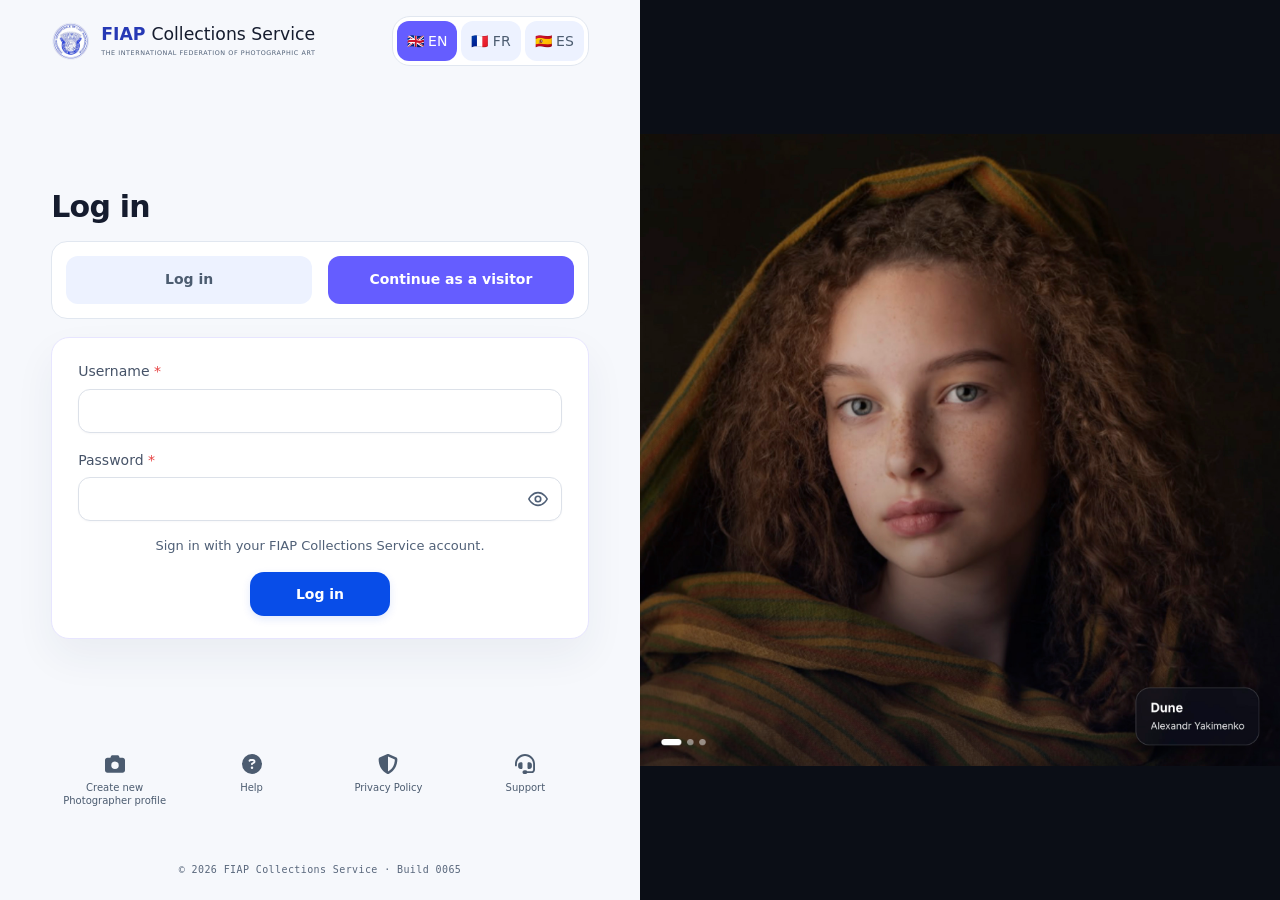
==== commit e581cd26: "Add files via upload" ====
--- a/index.html
+++ b/index.html
@@ -1,7 +1,7 @@
 <!doctype html>
 <html lang="es">
 <head>
-<meta charset="utf-8"><meta name="fiap-build" content="0064"><meta name="viewport" content="width=device-width,initial-scale=1,viewport-fit=cover">
+<meta charset="utf-8"><meta name="fiap-build" content="0065"><meta name="viewport" content="width=device-width,initial-scale=1,viewport-fit=cover">
 <title>FIAP Collections Service</title>
 <link rel="icon" type="image/png" href="[data-uri]">
 <style>
@@ -523,7 +523,7 @@
    </form>
   </div>
   <nav class="footerLinks" aria-label="MyFIAP"><a href="https://www.myfiap.net/user/register/fp" target="_blank" rel="noopener noreferrer"><svg aria-hidden="true" focusable="false" fill="currentColor" xmlns="http://www.w3.org/2000/svg" viewBox="0 0 512 512"><!--! Font Awesome Free 6.4.2 by @fontawesome - https://fontawesome.com License - https://fontawesome.com/license/free (Icons: CC BY 4.0, Fonts: SIL OFL 1.1, Code: MIT License) Copyright 2023 Fonticons, Inc. --><path d="M149.1 64.8L138.7 96H64C28.7 96 0 124.7 0 160V416c0 35.3 28.7 64 64 64H448c35.3 0 64-28.7 64-64V160c0-35.3-28.7-64-64-64H373.3L362.9 64.8C356.4 45.2 338.1 32 317.4 32H194.6c-20.7 0-39 13.2-45.5 32.8zM256 192a96 96 0 1 1 0 192 96 96 0 1 1 0-192z"/></svg><span data-i18n="footerProfile">Create new Photographer profile</span></a><a href="mailto:webmaster@myfiap.net" target="_blank" rel="noopener noreferrer"><svg aria-hidden="true" focusable="false" fill="currentColor" xmlns="http://www.w3.org/2000/svg" viewBox="0 0 512 512"><!--! Font Awesome Free 6.4.2 by @fontawesome - https://fontawesome.com License - https://fontawesome.com/license/free (Icons: CC BY 4.0, Fonts: SIL OFL 1.1, Code: MIT License) Copyright 2023 Fonticons, Inc. --><path d="M256 512A256 256 0 1 0 256 0a256 256 0 1 0 0 512zM169.8 165.3c7.9-22.3 29.1-37.3 52.8-37.3h58.3c34.9 0 63.1 28.3 63.1 63.1c0 22.6-12.1 43.5-31.7 54.8L280 264.4c-.2 13-10.9 23.6-24 23.6c-13.3 0-24-10.7-24-24V250.5c0-8.6 4.6-16.5 12.1-20.8l44.3-25.4c4.7-2.7 7.6-7.7 7.6-13.1c0-8.4-6.8-15.1-15.1-15.1H222.6c-3.4 0-6.4 2.1-7.5 5.3l-.4 1.2c-4.4 12.5-18.2 19-30.6 14.6s-19-18.2-14.6-30.6l.4-1.2zM224 352a32 32 0 1 1 64 0 32 32 0 1 1 -64 0z"/></svg><span data-i18n="footerHelp">Help</span></a><a href="https://www.myfiap.net/documents/FIAP%20Privacy%20Policy.pdf" target="_blank" rel="noopener noreferrer"><svg aria-hidden="true" focusable="false" fill="currentColor" xmlns="http://www.w3.org/2000/svg" viewBox="0 0 512 512"><!--! Font Awesome Free 6.4.2 by @fontawesome - https://fontawesome.com License - https://fontawesome.com/license/free (Icons: CC BY 4.0, Fonts: SIL OFL 1.1, Code: MIT License) Copyright 2023 Fonticons, Inc. --><path d="M256 0c4.6 0 9.2 1 13.4 2.9L457.7 82.8c22 9.3 38.4 31 38.3 57.2c-.5 99.2-41.3 280.7-213.6 363.2c-16.7 8-36.1 8-52.8 0C57.3 420.7 16.5 239.2 16 140c-.1-26.2 16.3-47.9 38.3-57.2L242.7 2.9C246.8 1 251.4 0 256 0zm0 66.8V444.8C394 378 431.1 230.1 432 141.4L256 66.8l0 0z"/></svg><span data-i18n="footerPrivacy">Privacy Policy</span></a><a href="mailto:webmaster@myfiap.net" target="_blank" rel="noopener noreferrer"><svg aria-hidden="true" focusable="false" fill="currentColor" xmlns="http://www.w3.org/2000/svg" viewBox="0 0 512 512"><!--! Font Awesome Free 6.4.2 by @fontawesome - https://fontawesome.com License - https://fontawesome.com/license/free (Icons: CC BY 4.0, Fonts: SIL OFL 1.1, Code: MIT License) Copyright 2023 Fonticons, Inc. --><path d="M256 48C141.1 48 48 141.1 48 256v40c0 13.3-10.7 24-24 24s-24-10.7-24-24V256C0 114.6 114.6 0 256 0S512 114.6 512 256V400.1c0 48.6-39.4 88-88.1 88L313.6 488c-8.3 14.3-23.8 24-41.6 24H240c-26.5 0-48-21.5-48-48s21.5-48 48-48h32c17.8 0 33.3 9.7 41.6 24l110.4 .1c22.1 0 40-17.9 40-40V256c0-114.9-93.1-208-208-208zM144 208h16c17.7 0 32 14.3 32 32V352c0 17.7-14.3 32-32 32H144c-35.3 0-64-28.7-64-64V272c0-35.3 28.7-64 64-64zm224 0c35.3 0 64 28.7 64 64v48c0 35.3-28.7 64-64 64H352c-17.7 0-32-14.3-32-32V240c0-17.7 14.3-32 32-32h16z"/></svg><span data-i18n="footerSupport">Support</span></a></nav>
-  <div class="buildVersion">© 2026 FIAP Collections Service · Build 0064</div>
+  <div class="buildVersion">© 2026 FIAP Collections Service · Build 0065</div>
   <noscript><p>Activa JavaScript para acceder a las colecciones.</p></noscript>
  </div>
  <div class="entryGallery" role="region" aria-label="FIAP photography">
@@ -541,7 +541,7 @@
 <input id="search" type="search" hidden aria-hidden="true" tabindex="-1">
 <section class="grid" id="grid" aria-label="Colecciones"><button type="button" class="card"><h2>All FIAP Folders</h2><p>Archivo completo</p></button><button type="button" class="card"><h2>PFIAP</h2><p>FIAP Portfolio</p></button><button type="button" class="card"><h2>MFIAP</h2><p>Master FIAP</p></button><button type="button" class="card"><h2>FIAP Biennials</h2><p>Bienales FIAP</p></button><button type="button" class="card"><h2>FIAP World Cup</h2><p>Copa del Mundo de Clubes</p></button><button type="button" class="card"><h2>FIAP News</h2><p>Noticias y publicaciones</p></button><button type="button" class="card"><h2>FIAP Archive</h2><p>Archivo FIAP</p></button><button type="button" class="card"><h2>FIAP Congress</h2><p>Congresos FIAP</p></button><button type="button" class="card"><h2>FIAP Exhibition Centers</h2><p>Centros de exposiciones</p></button><button type="button" class="card"><h2>FIAP Board Meetings</h2><p>Reuniones de la Junta Directiva</p></button><button type="button" class="card"><h2>FIAP Photo Meetings</h2><p>Encuentros fotográficos</p></button><button type="button" class="card"><h2>FIAP Best of the Best</h2><p>Best of the Best</p></button><button type="button" class="card"><h2>FIAP Liaison Officers</h2><p>Oficiales de enlace</p></button><button type="button" class="card"><h2>FIAP History</h2><p>Historia de la FIAP</p></button><button type="button" class="card"><h2>FIAP Events</h2><p>Eventos FIAP</p></button><button type="button" class="card" disabled><h2>FIAP Distinctions</h2><p>Próximamente</p></button></section><noscript><p>Para navegar por las colecciones, abre la web publicada en Safari con JavaScript activado.</p></noscript><p id="noResults" class="hidden" data-i18n="none">No hay colecciones que coincidan con tu búsqueda.</p>
 </main>
-<footer><nav class="footerLinks" aria-label="MyFIAP"><a href="https://www.myfiap.net/user/register/fp" target="_blank" rel="noopener noreferrer"><svg aria-hidden="true" focusable="false" fill="currentColor" xmlns="http://www.w3.org/2000/svg" viewBox="0 0 512 512"><!--! Font Awesome Free 6.4.2 by @fontawesome - https://fontawesome.com License - https://fontawesome.com/license/free (Icons: CC BY 4.0, Fonts: SIL OFL 1.1, Code: MIT License) Copyright 2023 Fonticons, Inc. --><path d="M149.1 64.8L138.7 96H64C28.7 96 0 124.7 0 160V416c0 35.3 28.7 64 64 64H448c35.3 0 64-28.7 64-64V160c0-35.3-28.7-64-64-64H373.3L362.9 64.8C356.4 45.2 338.1 32 317.4 32H194.6c-20.7 0-39 13.2-45.5 32.8zM256 192a96 96 0 1 1 0 192 96 96 0 1 1 0-192z"/></svg><span data-i18n="footerProfile">Create new Photographer profile</span></a><a href="mailto:webmaster@myfiap.net" target="_blank" rel="noopener noreferrer"><svg aria-hidden="true" focusable="false" fill="currentColor" xmlns="http://www.w3.org/2000/svg" viewBox="0 0 512 512"><!--! Font Awesome Free 6.4.2 by @fontawesome - https://fontawesome.com License - https://fontawesome.com/license/free (Icons: CC BY 4.0, Fonts: SIL OFL 1.1, Code: MIT License) Copyright 2023 Fonticons, Inc. --><path d="M256 512A256 256 0 1 0 256 0a256 256 0 1 0 0 512zM169.8 165.3c7.9-22.3 29.1-37.3 52.8-37.3h58.3c34.9 0 63.1 28.3 63.1 63.1c0 22.6-12.1 43.5-31.7 54.8L280 264.4c-.2 13-10.9 23.6-24 23.6c-13.3 0-24-10.7-24-24V250.5c0-8.6 4.6-16.5 12.1-20.8l44.3-25.4c4.7-2.7 7.6-7.7 7.6-13.1c0-8.4-6.8-15.1-15.1-15.1H222.6c-3.4 0-6.4 2.1-7.5 5.3l-.4 1.2c-4.4 12.5-18.2 19-30.6 14.6s-19-18.2-14.6-30.6l.4-1.2zM224 352a32 32 0 1 1 64 0 32 32 0 1 1 -64 0z"/></svg><span data-i18n="footerHelp">Help</span></a><a href="https://www.myfiap.net/documents/FIAP%20Privacy%20Policy.pdf" target="_blank" rel="noopener noreferrer"><svg aria-hidden="true" focusable="false" fill="currentColor" xmlns="http://www.w3.org/2000/svg" viewBox="0 0 512 512"><!--! Font Awesome Free 6.4.2 by @fontawesome - https://fontawesome.com License - https://fontawesome.com/license/free (Icons: CC BY 4.0, Fonts: SIL OFL 1.1, Code: MIT License) Copyright 2023 Fonticons, Inc. --><path d="M256 0c4.6 0 9.2 1 13.4 2.9L457.7 82.8c22 9.3 38.4 31 38.3 57.2c-.5 99.2-41.3 280.7-213.6 363.2c-16.7 8-36.1 8-52.8 0C57.3 420.7 16.5 239.2 16 140c-.1-26.2 16.3-47.9 38.3-57.2L242.7 2.9C246.8 1 251.4 0 256 0zm0 66.8V444.8C394 378 431.1 230.1 432 141.4L256 66.8l0 0z"/></svg><span data-i18n="footerPrivacy">Privacy Policy</span></a><a href="mailto:webmaster@myfiap.net" target="_blank" rel="noopener noreferrer"><svg aria-hidden="true" focusable="false" fill="currentColor" xmlns="http://www.w3.org/2000/svg" viewBox="0 0 512 512"><!--! Font Awesome Free 6.4.2 by @fontawesome - https://fontawesome.com License - https://fontawesome.com/license/free (Icons: CC BY 4.0, Fonts: SIL OFL 1.1, Code: MIT License) Copyright 2023 Fonticons, Inc. --><path d="M256 48C141.1 48 48 141.1 48 256v40c0 13.3-10.7 24-24 24s-24-10.7-24-24V256C0 114.6 114.6 0 256 0S512 114.6 512 256V400.1c0 48.6-39.4 88-88.1 88L313.6 488c-8.3 14.3-23.8 24-41.6 24H240c-26.5 0-48-21.5-48-48s21.5-48 48-48h32c17.8 0 33.3 9.7 41.6 24l110.4 .1c22.1 0 40-17.9 40-40V256c0-114.9-93.1-208-208-208zM144 208h16c17.7 0 32 14.3 32 32V352c0 17.7-14.3 32-32 32H144c-35.3 0-64-28.7-64-64V272c0-35.3 28.7-64 64-64zm224 0c35.3 0 64 28.7 64 64v48c0 35.3-28.7 64-64 64H352c-17.7 0-32-14.3-32-32V240c0-17.7 14.3-32 32-32h16z"/></svg><span data-i18n="footerSupport">Support</span></a></nav><div class="buildVersion">© 2026 FIAP Collections Service · Build 0064</div></footer>
+<footer><nav class="footerLinks" aria-label="MyFIAP"><a href="https://www.myfiap.net/user/register/fp" target="_blank" rel="noopener noreferrer"><svg aria-hidden="true" focusable="false" fill="currentColor" xmlns="http://www.w3.org/2000/svg" viewBox="0 0 512 512"><!--! Font Awesome Free 6.4.2 by @fontawesome - https://fontawesome.com License - https://fontawesome.com/license/free (Icons: CC BY 4.0, Fonts: SIL OFL 1.1, Code: MIT License) Copyright 2023 Fonticons, Inc. --><path d="M149.1 64.8L138.7 96H64C28.7 96 0 124.7 0 160V416c0 35.3 28.7 64 64 64H448c35.3 0 64-28.7 64-64V160c0-35.3-28.7-64-64-64H373.3L362.9 64.8C356.4 45.2 338.1 32 317.4 32H194.6c-20.7 0-39 13.2-45.5 32.8zM256 192a96 96 0 1 1 0 192 96 96 0 1 1 0-192z"/></svg><span data-i18n="footerProfile">Create new Photographer profile</span></a><a href="mailto:webmaster@myfiap.net" target="_blank" rel="noopener noreferrer"><svg aria-hidden="true" focusable="false" fill="currentColor" xmlns="http://www.w3.org/2000/svg" viewBox="0 0 512 512"><!--! Font Awesome Free 6.4.2 by @fontawesome - https://fontawesome.com License - https://fontawesome.com/license/free (Icons: CC BY 4.0, Fonts: SIL OFL 1.1, Code: MIT License) Copyright 2023 Fonticons, Inc. --><path d="M256 512A256 256 0 1 0 256 0a256 256 0 1 0 0 512zM169.8 165.3c7.9-22.3 29.1-37.3 52.8-37.3h58.3c34.9 0 63.1 28.3 63.1 63.1c0 22.6-12.1 43.5-31.7 54.8L280 264.4c-.2 13-10.9 23.6-24 23.6c-13.3 0-24-10.7-24-24V250.5c0-8.6 4.6-16.5 12.1-20.8l44.3-25.4c4.7-2.7 7.6-7.7 7.6-13.1c0-8.4-6.8-15.1-15.1-15.1H222.6c-3.4 0-6.4 2.1-7.5 5.3l-.4 1.2c-4.4 12.5-18.2 19-30.6 14.6s-19-18.2-14.6-30.6l.4-1.2zM224 352a32 32 0 1 1 64 0 32 32 0 1 1 -64 0z"/></svg><span data-i18n="footerHelp">Help</span></a><a href="https://www.myfiap.net/documents/FIAP%20Privacy%20Policy.pdf" target="_blank" rel="noopener noreferrer"><svg aria-hidden="true" focusable="false" fill="currentColor" xmlns="http://www.w3.org/2000/svg" viewBox="0 0 512 512"><!--! Font Awesome Free 6.4.2 by @fontawesome - https://fontawesome.com License - https://fontawesome.com/license/free (Icons: CC BY 4.0, Fonts: SIL OFL 1.1, Code: MIT License) Copyright 2023 Fonticons, Inc. --><path d="M256 0c4.6 0 9.2 1 13.4 2.9L457.7 82.8c22 9.3 38.4 31 38.3 57.2c-.5 99.2-41.3 280.7-213.6 363.2c-16.7 8-36.1 8-52.8 0C57.3 420.7 16.5 239.2 16 140c-.1-26.2 16.3-47.9 38.3-57.2L242.7 2.9C246.8 1 251.4 0 256 0zm0 66.8V444.8C394 378 431.1 230.1 432 141.4L256 66.8l0 0z"/></svg><span data-i18n="footerPrivacy">Privacy Policy</span></a><a href="mailto:webmaster@myfiap.net" target="_blank" rel="noopener noreferrer"><svg aria-hidden="true" focusable="false" fill="currentColor" xmlns="http://www.w3.org/2000/svg" viewBox="0 0 512 512"><!--! Font Awesome Free 6.4.2 by @fontawesome - https://fontawesome.com License - https://fontawesome.com/license/free (Icons: CC BY 4.0, Fonts: SIL OFL 1.1, Code: MIT License) Copyright 2023 Fonticons, Inc. --><path d="M256 48C141.1 48 48 141.1 48 256v40c0 13.3-10.7 24-24 24s-24-10.7-24-24V256C0 114.6 114.6 0 256 0S512 114.6 512 256V400.1c0 48.6-39.4 88-88.1 88L313.6 488c-8.3 14.3-23.8 24-41.6 24H240c-26.5 0-48-21.5-48-48s21.5-48 48-48h32c17.8 0 33.3 9.7 41.6 24l110.4 .1c22.1 0 40-17.9 40-40V256c0-114.9-93.1-208-208-208zM144 208h16c17.7 0 32 14.3 32 32V352c0 17.7-14.3 32-32 32H144c-35.3 0-64-28.7-64-64V272c0-35.3 28.7-64 64-64zm224 0c35.3 0 64 28.7 64 64v48c0 35.3-28.7 64-64 64H352c-17.7 0-32-14.3-32-32V240c0-17.7 14.3-32 32-32h16z"/></svg><span data-i18n="footerSupport">Support</span></a></nav><div class="buildVersion">© 2026 FIAP Collections Service · Build 0065</div></footer>
 <dialog id="collection"><div class="dialoghead"><button class="btn secondary" data-i18n="up" id="up">← Subir</button><div class="collectionHeading"><img class="fiapLogo" data-fiap-tooltip title="Fédération Internationale de l’Art Photographique" src="[data-uri]" width="42" height="42" alt="FIAP"><h2 id="collectionTitle">Colecciones</h2></div><button class="btn secondary" data-i18n="close" id="closeCollection">Cerrar ✕</button></div><div class="content"><p id="status" role="status"></p><button class="btn secondary hidden" data-i18n="retry" id="retry">Reintentar</button><div id="nasList"></div><div class="controls collectionPagination"><button class="btn secondary" data-i18n="before" id="before">← Página anterior</button><span id="listEnd" role="status" data-i18n="endOfList" hidden>Fin del listado</span><button class="btn secondary" data-i18n="after" id="after">Página siguiente →</button></div></div></dialog>
 <dialog id="preview"><div class="dialoghead"><h2 id="filename"></h2><button class="btn secondary" data-i18n="close" id="closePreview">Cerrar ✕</button></div><p id="previewStatus" role="status"></p><div class="zoomTools" role="group" id="zoomTools" aria-label="Zoom"><button class="btn secondary" id="zoomOut" aria-label="Zoom −">−</button><span id="zoomValue" role="status">100%</span><button class="btn secondary" id="zoomIn" aria-label="Zoom +">+</button><button class="btn secondary" id="zoomFit"><span class="desktopControlLabel">1:1</span><span class="mobileControlLabel" aria-hidden="true">1:1</span></button><button class="btn secondary" id="panToggle" aria-pressed="false"><span class="desktopControlLabel" aria-hidden="true">✋</span><span class="mobileControlLabel" aria-hidden="true">✋</span></button><button type="button" class="btn secondary" id="imageInfo" aria-label="Información de la imagen" title="Información de la imagen" hidden><svg viewBox="0 0 24 24" fill="none" stroke="currentColor" stroke-width="1.8" stroke-linecap="round" aria-hidden="true"><circle cx="12" cy="12" r="9"/><path d="M12 11v6M12 7v.1"/></svg></button><button type="button" class="btn secondary" id="downloadImage" disabled aria-label="Descargar imagen" title="Descargar imagen"><svg viewBox="0 0 24 24" fill="none" stroke="currentColor" stroke-width="1.8" stroke-linecap="round" stroke-linejoin="round" aria-hidden="true"><path d="M12 3v12m-5-5 5 5 5-5M4 16v5h16v-5"/></svg></button><button type="button" class="btn secondary" id="previewTheme" aria-label="Tema oscuro" title="Tema oscuro" aria-pressed="false"><svg class="themeMoon" viewBox="0 0 24 24" fill="none" stroke="currentColor" stroke-width="1.8" stroke-linejoin="round" aria-hidden="true"><path d="M20.5 14A9 9 0 0 1 10 3.5 9 9 0 1 0 20.5 14Z"/></svg><svg class="themeSun" viewBox="0 0 24 24" fill="none" stroke="currentColor" stroke-width="1.8" stroke-linecap="round" aria-hidden="true"><circle cx="12" cy="12" r="4"/><path d="M12 2v2M12 20v2M2 12h2M20 12h2M5 5l1.5 1.5M17.5 17.5 19 19M5 19l1.5-1.5M17.5 6.5 19 5"/></svg></button></div><div class="previewStage"><button type="button" class="btn secondary previewArrow" id="viewerPrev" disabled><svg viewBox="0 0 24 24" fill="none" stroke="currentColor" stroke-width="2" stroke-linecap="round" stroke-linejoin="round" aria-hidden="true" focusable="false"><path d="m14 5-7 7 7 7M7 12h14"/></svg></button><div class="viewer" id="zoomViewport"><img id="previewImage" alt="Vista previa"></div><button type="button" class="btn secondary previewArrow" id="viewerNext" disabled><svg viewBox="0 0 24 24" fill="none" stroke="currentColor" stroke-width="2" stroke-linecap="round" stroke-linejoin="round" aria-hidden="true" focusable="false"><path d="m10 5 7 7-7 7M3 12h14"/></svg></button></div><div class="dialoghead" id="pdfControls"><button class="btn secondary" data-i18n="prev" id="prev">← Página</button><span id="position" role="status"></span><button class="btn secondary" data-i18n="next" id="next">Página →</button></div><div class="dialoghead galleryControls"><button class="btn secondary" id="prevFile" data-i18n="prevFile">← Anterior</button><span id="filePosition" role="status"></span><button class="btn secondary" id="nextFile" data-i18n="nextFile">Siguiente →</button></div></dialog>
 <dialog id="imageInfoDialog" aria-labelledby="imageInfoTitle"><div class="dialoghead"><h2 id="imageInfoTitle" data-i18n="imageInfoTitle">Información de la imagen</h2><button type="button" class="btn secondary" id="closeImageInfo" data-i18n="close">Cerrar ✕</button></div><div class="content"><p id="metadataFilename"></p><p id="metadataStatus" role="status" aria-live="polite"></p><div id="metadataGroups"></div><button type="button" class="btn secondary" id="retryMetadata" data-i18n="retry" hidden>Reintentar</button><section id="aiSection" class="metadataSection" hidden><h3>IA information:</h3><p id="aiStatus" role="status"></p><div id="aiResults"></div></section></div></dialog>
@@ -608,6 +608,7 @@
 let lang='en';
 try{const stored=localStorage.getItem('fiap-language');const browser=(navigator.language||'en').slice(0,2);lang=translations[stored]?stored:(translations[browser]?browser:'en')}catch(e){}
 const t=key=>translations[lang][key]||key;
+Object.assign(translations.es,{downloadByFile:'Descarga según permisos del archivo'});Object.assign(translations.en,{downloadByFile:'Downloads subject to file permissions'});Object.assign(translations.fr,{downloadByFile:'Téléchargement selon les droits du fichier'});
 function applyLanguage(){$('zoomFit').setAttribute('aria-label',t('zoomFit'));$('panToggle').setAttribute('aria-label',t('pan'));$('openLogin').setAttribute('aria-label',t('loginTitle'));document.documentElement.lang=lang;document.querySelectorAll('[data-fiap-tooltip]').forEach(el=>{el.title=t('eyebrow');el.alt='FIAP — '+t('eyebrow')});document.querySelectorAll('[data-i18n]').forEach(el=>el.textContent=t(el.dataset.i18n));$('search').placeholder=t('search');$('search').setAttribute('aria-label',t('search'));$('grid').setAttribute('aria-label',t('sections'));$('languages').setAttribute('aria-label',t('language'));$('previewImage').alt=t('preview');document.querySelectorAll('[data-lang]').forEach(b=>b.setAttribute('aria-pressed',String(b.dataset.lang===lang)));render();renderIdentity();updatePasswordToggle();updatePreviewArrows();requestAnimationFrame(fitBrandSubtitles);updatePreviewTheme();if(metadataData)renderMetadata()}
 document.querySelectorAll('[data-lang]').forEach(b=>b.onclick=()=>{lang=b.dataset.lang;try{localStorage.setItem('fiap-language',lang)}catch(e){}applyLanguage()});
 
@@ -757,7 +758,7 @@
  $('sessionName').parentElement.classList.toggle('isVisitor',!currentUser);
  $('sessionName').textContent=currentUser?currentUser.user:t('visitor');
  $('downloadPermission').hidden=!currentUser;
- if(currentUser){$('downloadPermission').textContent=t(currentUser.can_download===true?'downloadAllowed':currentUser.can_download===false?'downloadDenied':'downloadUnknown');$('downloadPermission').title=t('permissionScope')}
+ if(currentUser){$('downloadPermission').textContent=t('downloadByFile');$('downloadPermission').title=t('downloadByFile')}
  $('signOut').hidden=!currentUser;
  $('signOut').setAttribute('aria-label',t('signOut'));$('signOut').title=t('signOut');updateDownloadState();
 }
@@ -940,9 +941,32 @@
 $('preview').addEventListener('close',()=>{if($('imageInfoDialog').open)$('imageInfoDialog').close()});
 
 
+var fileDownloadPermission=null,filePermissionController=null;
+function resetFilePermission(){
+ if(filePermissionController)filePermissionController.abort();
+ filePermissionController=null;fileDownloadPermission=null;
+}
+async function checkFilePermission(item,token){
+ if(filePermissionController)filePermissionController.abort();
+ const controller=new AbortController();filePermissionController=controller;
+ fileDownloadPermission={path:item.path,token,allowed:false,checkedAt:Date.now()};
+ const timeout=setTimeout(()=>controller.abort(),30000);
+ try{
+  const response=await fetch(API+'/api/download-permission',{method:'POST',headers:{'Content-Type':'application/json',Authorization:'Bearer '+token},body:JSON.stringify({path:item.path}),credentials:'omit',signal:controller.signal});
+  if(!response.ok)throw Error('permissionUnavailable');
+  const result=await response.json();
+  if(filePermissionController!==controller||authToken!==token||gallery[galleryIndex]?.path!==item.path)return;
+  fileDownloadPermission={path:item.path,token,allowed:result.can_download===true,checkedAt:Date.now()};
+ }catch(error){/* Leave disabled when the NAS cannot confirm this file's permission. */}
+ finally{clearTimeout(timeout);if(filePermissionController===controller){filePermissionController=null;updateDownloadState()}}
+}
+$('preview').addEventListener('close',resetFilePermission);
 function updateDownloadState(){
  const loggedIn=Boolean(authToken&&currentUser&&Date.now()<sessionDeadline&&gallery[galleryIndex]?.kind==='image');
- const allowed=loggedIn&&currentUser.can_download===true;
+ const item=gallery[galleryIndex];
+ if(!loggedIn)resetFilePermission();
+ else if(!fileDownloadPermission||fileDownloadPermission.token!==authToken||fileDownloadPermission.path!==item.path||(!filePermissionController&&Date.now()-fileDownloadPermission.checkedAt>60000))checkFilePermission(item,authToken);
+ const allowed=loggedIn&&fileDownloadPermission?.token===authToken&&fileDownloadPermission?.path===item.path&&fileDownloadPermission.allowed;
  $('imageInfo').disabled=!loggedIn;
  if(!loggedIn&&$('imageInfoDialog').open)$('imageInfoDialog').close();
  const button=$('downloadImage');button.disabled=!allowed||downloadBusy;
@@ -961,7 +985,7 @@
   const url=URL.createObjectURL(blob);const link=document.createElement('a');link.href=url;link.download=item.name;document.body.append(link);link.click();link.remove();setTimeout(()=>URL.revokeObjectURL(url),60000);
   if(file===item.path)$('previewStatus').textContent=t('downloadDone');
  }catch(error){
-  if(token===authToken&&['sessionExpired','downloadDenied'].includes(error.message)){if(currentUser)currentUser.can_download=null;renderIdentity()}
+  if(token===authToken&&['sessionExpired','downloadDenied'].includes(error.message)){if(currentUser)currentUser.can_download=null;if(fileDownloadPermission?.path===item.path&&fileDownloadPermission.token===token)fileDownloadPermission={path:item.path,token,allowed:false,checkedAt:Date.now()};renderIdentity()}
   if(file===item.path)$('previewStatus').textContent=t(translations.en[error.message]?error.message:'downloadError');
  }finally{clearTimeout(timeout);downloadBusy=false;updateDownloadState()}
 };
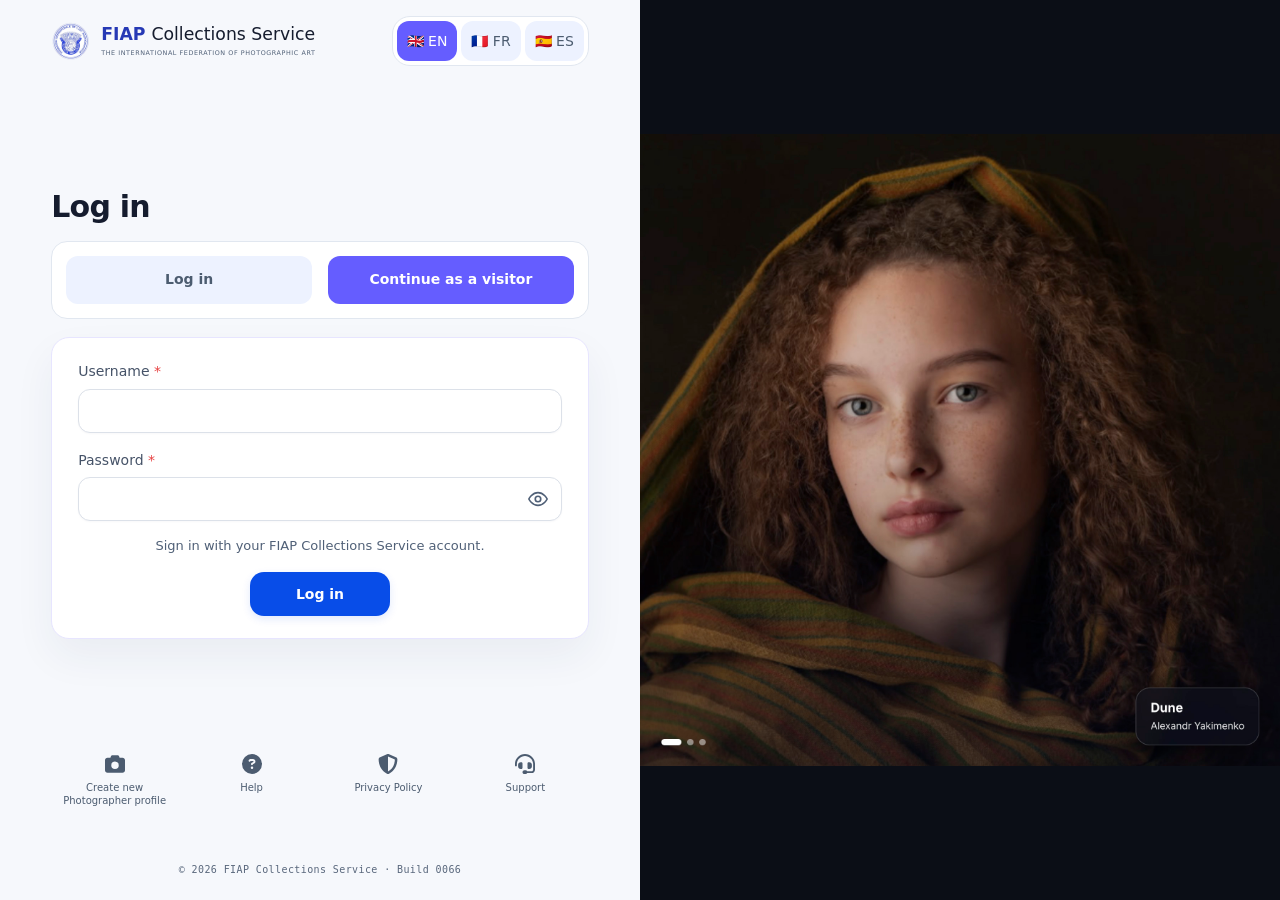
==== commit e8621b45: "Add files via upload" ====
--- a/index.html
+++ b/index.html
@@ -1,8 +1,16 @@
 <!doctype html>
 <html lang="es">
 <head>
-<meta charset="utf-8"><meta name="fiap-build" content="0065"><meta name="viewport" content="width=device-width,initial-scale=1,viewport-fit=cover">
+<meta charset="utf-8"><meta name="fiap-build" content="0066"><meta name="viewport" content="width=device-width,initial-scale=1,viewport-fit=cover">
 <title>FIAP Collections Service</title>
+<link rel="manifest" href="./manifest.webmanifest">
+<link rel="apple-touch-icon" sizes="180x180" href="./icons/apple-touch-icon.png">
+<meta name="apple-mobile-web-app-title" content="FIAP Collections">
+<meta name="apple-mobile-web-app-capable" content="yes">
+<meta name="mobile-web-app-capable" content="yes">
+<meta name="apple-mobile-web-app-status-bar-style" content="default">
+<meta name="theme-color" content="#2e36c6">
+
 <link rel="icon" type="image/png" href="[data-uri]">
 <style>
 :root{color-scheme:dark;--bg:#080f1c;--panel:#111e31;--line:#293c55;--muted:#acbad0;--gold:#dfbc77}*{box-sizing:border-box}body{margin:0;background:radial-gradient(ellipse at top right,#1c3554,transparent 60%),var(--bg);color:#f4f6fa;font:16px/1.6 system-ui,sans-serif;min-height:100vh}button,input{font:inherit}button{cursor:pointer}button:focus-visible,input:focus-visible{outline:3px solid var(--gold);outline-offset:4px}header,main,footer{max-width:1240px;margin:auto;padding:24px}header{display:flex;justify-content:space-between;align-items:center;border-bottom:1px solid var(--line)}.brand{font-size:23px;font-weight:750;letter-spacing:.05em}.tag{font-size:12px;letter-spacing:.15em;border:1px solid var(--gold);color:var(--gold);padding:5px 12px;border-radius:30px}.intro{padding:35px 0 25px}.eyebrow{color:var(--gold);text-transform:uppercase;letter-spacing:.2em;font-size:12px}h1{font-size:clamp(32px,5vw,54px);line-height:1.1;margin:12px 0}p{color:var(--muted)}.notice{padding:15px 20px;border:1px solid var(--line);border-left:3px solid var(--gold);border-radius:8px;background:#14243a}.tools{display:flex;flex-wrap:wrap;gap:12px;margin:25px 0}.tools input{flex:1;min-width:210px;background:var(--panel);border:1px solid var(--line);border-radius:8px;padding:12px;color:white}.btn{background:#e0bd79;color:#172033;border:0;border-radius:8px;padding:12px 18px;font-weight:650}.secondary{background:var(--panel);color:white;border:1px solid var(--line)}.grid{display:grid;grid-template-columns:repeat(3,minmax(0,1fr));gap:16px}.card{text-align:left;padding:24px;border:1px solid var(--line);border-radius:12px;background:linear-gradient(135deg,#192a42,#101c2d);color:white;min-height:150px;transition:transform .15s,border-color .15s}.card:hover{transform:translateY(-3px);border-color:var(--gold)}.card small{color:var(--gold);font-size:12px}.card h2{font-size:21px;margin:12px 0 4px}.card p{margin:0;font-size:14px}.count{font-size:13px;color:var(--muted)}footer{color:var(--muted);font-size:13px;border-top:1px solid var(--line);margin-top:35px}dialog{width:min(1050px,96vw);max-height:94vh;border:1px solid var(--line);border-radius:14px;background:#0e192a;color:white;padding:0}dialog::backdrop{background:#000c}.dialoghead{display:flex;gap:16px;align-items:center;justify-content:space-between;padding:16px 22px;border-bottom:1px solid var(--line)}.dialoghead h2{font-size:19px;margin:0;overflow-wrap:anywhere}.content{padding:22px}.viewer{height:65vh;display:flex;align-items:center;justify-content:center;background:#050a12;overflow:auto}.viewer img{max-width:100%;max-height:100%;object-fit:contain}.viewer iframe{width:100%;height:100%;border:0;background:white}.viewer pre{white-space:pre-wrap;overflow-wrap:anywhere;align-self:start;padding:20px;width:100%;color:white}.filelist{display:grid;gap:8px;margin:15px 0}.filelist button{text-align:left}.empty{text-align:center;padding:30px}.empty h3{color:white}.hidden{display:none!important}@media(max-width:800px){.grid{grid-template-columns:repeat(2,minmax(0,1fr))}}@media(max-width:520px){.grid{grid-template-columns:1fr}header,main,footer{padding:18px}.brand{font-size:18px}.tools .btn{width:100%}}
@@ -523,7 +531,7 @@
    </form>
   </div>
   <nav class="footerLinks" aria-label="MyFIAP"><a href="https://www.myfiap.net/user/register/fp" target="_blank" rel="noopener noreferrer"><svg aria-hidden="true" focusable="false" fill="currentColor" xmlns="http://www.w3.org/2000/svg" viewBox="0 0 512 512"><!--! Font Awesome Free 6.4.2 by @fontawesome - https://fontawesome.com License - https://fontawesome.com/license/free (Icons: CC BY 4.0, Fonts: SIL OFL 1.1, Code: MIT License) Copyright 2023 Fonticons, Inc. --><path d="M149.1 64.8L138.7 96H64C28.7 96 0 124.7 0 160V416c0 35.3 28.7 64 64 64H448c35.3 0 64-28.7 64-64V160c0-35.3-28.7-64-64-64H373.3L362.9 64.8C356.4 45.2 338.1 32 317.4 32H194.6c-20.7 0-39 13.2-45.5 32.8zM256 192a96 96 0 1 1 0 192 96 96 0 1 1 0-192z"/></svg><span data-i18n="footerProfile">Create new Photographer profile</span></a><a href="mailto:webmaster@myfiap.net" target="_blank" rel="noopener noreferrer"><svg aria-hidden="true" focusable="false" fill="currentColor" xmlns="http://www.w3.org/2000/svg" viewBox="0 0 512 512"><!--! Font Awesome Free 6.4.2 by @fontawesome - https://fontawesome.com License - https://fontawesome.com/license/free (Icons: CC BY 4.0, Fonts: SIL OFL 1.1, Code: MIT License) Copyright 2023 Fonticons, Inc. --><path d="M256 512A256 256 0 1 0 256 0a256 256 0 1 0 0 512zM169.8 165.3c7.9-22.3 29.1-37.3 52.8-37.3h58.3c34.9 0 63.1 28.3 63.1 63.1c0 22.6-12.1 43.5-31.7 54.8L280 264.4c-.2 13-10.9 23.6-24 23.6c-13.3 0-24-10.7-24-24V250.5c0-8.6 4.6-16.5 12.1-20.8l44.3-25.4c4.7-2.7 7.6-7.7 7.6-13.1c0-8.4-6.8-15.1-15.1-15.1H222.6c-3.4 0-6.4 2.1-7.5 5.3l-.4 1.2c-4.4 12.5-18.2 19-30.6 14.6s-19-18.2-14.6-30.6l.4-1.2zM224 352a32 32 0 1 1 64 0 32 32 0 1 1 -64 0z"/></svg><span data-i18n="footerHelp">Help</span></a><a href="https://www.myfiap.net/documents/FIAP%20Privacy%20Policy.pdf" target="_blank" rel="noopener noreferrer"><svg aria-hidden="true" focusable="false" fill="currentColor" xmlns="http://www.w3.org/2000/svg" viewBox="0 0 512 512"><!--! Font Awesome Free 6.4.2 by @fontawesome - https://fontawesome.com License - https://fontawesome.com/license/free (Icons: CC BY 4.0, Fonts: SIL OFL 1.1, Code: MIT License) Copyright 2023 Fonticons, Inc. --><path d="M256 0c4.6 0 9.2 1 13.4 2.9L457.7 82.8c22 9.3 38.4 31 38.3 57.2c-.5 99.2-41.3 280.7-213.6 363.2c-16.7 8-36.1 8-52.8 0C57.3 420.7 16.5 239.2 16 140c-.1-26.2 16.3-47.9 38.3-57.2L242.7 2.9C246.8 1 251.4 0 256 0zm0 66.8V444.8C394 378 431.1 230.1 432 141.4L256 66.8l0 0z"/></svg><span data-i18n="footerPrivacy">Privacy Policy</span></a><a href="mailto:webmaster@myfiap.net" target="_blank" rel="noopener noreferrer"><svg aria-hidden="true" focusable="false" fill="currentColor" xmlns="http://www.w3.org/2000/svg" viewBox="0 0 512 512"><!--! Font Awesome Free 6.4.2 by @fontawesome - https://fontawesome.com License - https://fontawesome.com/license/free (Icons: CC BY 4.0, Fonts: SIL OFL 1.1, Code: MIT License) Copyright 2023 Fonticons, Inc. --><path d="M256 48C141.1 48 48 141.1 48 256v40c0 13.3-10.7 24-24 24s-24-10.7-24-24V256C0 114.6 114.6 0 256 0S512 114.6 512 256V400.1c0 48.6-39.4 88-88.1 88L313.6 488c-8.3 14.3-23.8 24-41.6 24H240c-26.5 0-48-21.5-48-48s21.5-48 48-48h32c17.8 0 33.3 9.7 41.6 24l110.4 .1c22.1 0 40-17.9 40-40V256c0-114.9-93.1-208-208-208zM144 208h16c17.7 0 32 14.3 32 32V352c0 17.7-14.3 32-32 32H144c-35.3 0-64-28.7-64-64V272c0-35.3 28.7-64 64-64zm224 0c35.3 0 64 28.7 64 64v48c0 35.3-28.7 64-64 64H352c-17.7 0-32-14.3-32-32V240c0-17.7 14.3-32 32-32h16z"/></svg><span data-i18n="footerSupport">Support</span></a></nav>
-  <div class="buildVersion">© 2026 FIAP Collections Service · Build 0065</div>
+  <div class="buildVersion">© 2026 FIAP Collections Service · Build 0066</div>
   <noscript><p>Activa JavaScript para acceder a las colecciones.</p></noscript>
  </div>
  <div class="entryGallery" role="region" aria-label="FIAP photography">
@@ -541,7 +549,7 @@
 <input id="search" type="search" hidden aria-hidden="true" tabindex="-1">
 <section class="grid" id="grid" aria-label="Colecciones"><button type="button" class="card"><h2>All FIAP Folders</h2><p>Archivo completo</p></button><button type="button" class="card"><h2>PFIAP</h2><p>FIAP Portfolio</p></button><button type="button" class="card"><h2>MFIAP</h2><p>Master FIAP</p></button><button type="button" class="card"><h2>FIAP Biennials</h2><p>Bienales FIAP</p></button><button type="button" class="card"><h2>FIAP World Cup</h2><p>Copa del Mundo de Clubes</p></button><button type="button" class="card"><h2>FIAP News</h2><p>Noticias y publicaciones</p></button><button type="button" class="card"><h2>FIAP Archive</h2><p>Archivo FIAP</p></button><button type="button" class="card"><h2>FIAP Congress</h2><p>Congresos FIAP</p></button><button type="button" class="card"><h2>FIAP Exhibition Centers</h2><p>Centros de exposiciones</p></button><button type="button" class="card"><h2>FIAP Board Meetings</h2><p>Reuniones de la Junta Directiva</p></button><button type="button" class="card"><h2>FIAP Photo Meetings</h2><p>Encuentros fotográficos</p></button><button type="button" class="card"><h2>FIAP Best of the Best</h2><p>Best of the Best</p></button><button type="button" class="card"><h2>FIAP Liaison Officers</h2><p>Oficiales de enlace</p></button><button type="button" class="card"><h2>FIAP History</h2><p>Historia de la FIAP</p></button><button type="button" class="card"><h2>FIAP Events</h2><p>Eventos FIAP</p></button><button type="button" class="card" disabled><h2>FIAP Distinctions</h2><p>Próximamente</p></button></section><noscript><p>Para navegar por las colecciones, abre la web publicada en Safari con JavaScript activado.</p></noscript><p id="noResults" class="hidden" data-i18n="none">No hay colecciones que coincidan con tu búsqueda.</p>
 </main>
-<footer><nav class="footerLinks" aria-label="MyFIAP"><a href="https://www.myfiap.net/user/register/fp" target="_blank" rel="noopener noreferrer"><svg aria-hidden="true" focusable="false" fill="currentColor" xmlns="http://www.w3.org/2000/svg" viewBox="0 0 512 512"><!--! Font Awesome Free 6.4.2 by @fontawesome - https://fontawesome.com License - https://fontawesome.com/license/free (Icons: CC BY 4.0, Fonts: SIL OFL 1.1, Code: MIT License) Copyright 2023 Fonticons, Inc. --><path d="M149.1 64.8L138.7 96H64C28.7 96 0 124.7 0 160V416c0 35.3 28.7 64 64 64H448c35.3 0 64-28.7 64-64V160c0-35.3-28.7-64-64-64H373.3L362.9 64.8C356.4 45.2 338.1 32 317.4 32H194.6c-20.7 0-39 13.2-45.5 32.8zM256 192a96 96 0 1 1 0 192 96 96 0 1 1 0-192z"/></svg><span data-i18n="footerProfile">Create new Photographer profile</span></a><a href="mailto:webmaster@myfiap.net" target="_blank" rel="noopener noreferrer"><svg aria-hidden="true" focusable="false" fill="currentColor" xmlns="http://www.w3.org/2000/svg" viewBox="0 0 512 512"><!--! Font Awesome Free 6.4.2 by @fontawesome - https://fontawesome.com License - https://fontawesome.com/license/free (Icons: CC BY 4.0, Fonts: SIL OFL 1.1, Code: MIT License) Copyright 2023 Fonticons, Inc. --><path d="M256 512A256 256 0 1 0 256 0a256 256 0 1 0 0 512zM169.8 165.3c7.9-22.3 29.1-37.3 52.8-37.3h58.3c34.9 0 63.1 28.3 63.1 63.1c0 22.6-12.1 43.5-31.7 54.8L280 264.4c-.2 13-10.9 23.6-24 23.6c-13.3 0-24-10.7-24-24V250.5c0-8.6 4.6-16.5 12.1-20.8l44.3-25.4c4.7-2.7 7.6-7.7 7.6-13.1c0-8.4-6.8-15.1-15.1-15.1H222.6c-3.4 0-6.4 2.1-7.5 5.3l-.4 1.2c-4.4 12.5-18.2 19-30.6 14.6s-19-18.2-14.6-30.6l.4-1.2zM224 352a32 32 0 1 1 64 0 32 32 0 1 1 -64 0z"/></svg><span data-i18n="footerHelp">Help</span></a><a href="https://www.myfiap.net/documents/FIAP%20Privacy%20Policy.pdf" target="_blank" rel="noopener noreferrer"><svg aria-hidden="true" focusable="false" fill="currentColor" xmlns="http://www.w3.org/2000/svg" viewBox="0 0 512 512"><!--! Font Awesome Free 6.4.2 by @fontawesome - https://fontawesome.com License - https://fontawesome.com/license/free (Icons: CC BY 4.0, Fonts: SIL OFL 1.1, Code: MIT License) Copyright 2023 Fonticons, Inc. --><path d="M256 0c4.6 0 9.2 1 13.4 2.9L457.7 82.8c22 9.3 38.4 31 38.3 57.2c-.5 99.2-41.3 280.7-213.6 363.2c-16.7 8-36.1 8-52.8 0C57.3 420.7 16.5 239.2 16 140c-.1-26.2 16.3-47.9 38.3-57.2L242.7 2.9C246.8 1 251.4 0 256 0zm0 66.8V444.8C394 378 431.1 230.1 432 141.4L256 66.8l0 0z"/></svg><span data-i18n="footerPrivacy">Privacy Policy</span></a><a href="mailto:webmaster@myfiap.net" target="_blank" rel="noopener noreferrer"><svg aria-hidden="true" focusable="false" fill="currentColor" xmlns="http://www.w3.org/2000/svg" viewBox="0 0 512 512"><!--! Font Awesome Free 6.4.2 by @fontawesome - https://fontawesome.com License - https://fontawesome.com/license/free (Icons: CC BY 4.0, Fonts: SIL OFL 1.1, Code: MIT License) Copyright 2023 Fonticons, Inc. --><path d="M256 48C141.1 48 48 141.1 48 256v40c0 13.3-10.7 24-24 24s-24-10.7-24-24V256C0 114.6 114.6 0 256 0S512 114.6 512 256V400.1c0 48.6-39.4 88-88.1 88L313.6 488c-8.3 14.3-23.8 24-41.6 24H240c-26.5 0-48-21.5-48-48s21.5-48 48-48h32c17.8 0 33.3 9.7 41.6 24l110.4 .1c22.1 0 40-17.9 40-40V256c0-114.9-93.1-208-208-208zM144 208h16c17.7 0 32 14.3 32 32V352c0 17.7-14.3 32-32 32H144c-35.3 0-64-28.7-64-64V272c0-35.3 28.7-64 64-64zm224 0c35.3 0 64 28.7 64 64v48c0 35.3-28.7 64-64 64H352c-17.7 0-32-14.3-32-32V240c0-17.7 14.3-32 32-32h16z"/></svg><span data-i18n="footerSupport">Support</span></a></nav><div class="buildVersion">© 2026 FIAP Collections Service · Build 0065</div></footer>
+<footer><nav class="footerLinks" aria-label="MyFIAP"><a href="https://www.myfiap.net/user/register/fp" target="_blank" rel="noopener noreferrer"><svg aria-hidden="true" focusable="false" fill="currentColor" xmlns="http://www.w3.org/2000/svg" viewBox="0 0 512 512"><!--! Font Awesome Free 6.4.2 by @fontawesome - https://fontawesome.com License - https://fontawesome.com/license/free (Icons: CC BY 4.0, Fonts: SIL OFL 1.1, Code: MIT License) Copyright 2023 Fonticons, Inc. --><path d="M149.1 64.8L138.7 96H64C28.7 96 0 124.7 0 160V416c0 35.3 28.7 64 64 64H448c35.3 0 64-28.7 64-64V160c0-35.3-28.7-64-64-64H373.3L362.9 64.8C356.4 45.2 338.1 32 317.4 32H194.6c-20.7 0-39 13.2-45.5 32.8zM256 192a96 96 0 1 1 0 192 96 96 0 1 1 0-192z"/></svg><span data-i18n="footerProfile">Create new Photographer profile</span></a><a href="mailto:webmaster@myfiap.net" target="_blank" rel="noopener noreferrer"><svg aria-hidden="true" focusable="false" fill="currentColor" xmlns="http://www.w3.org/2000/svg" viewBox="0 0 512 512"><!--! Font Awesome Free 6.4.2 by @fontawesome - https://fontawesome.com License - https://fontawesome.com/license/free (Icons: CC BY 4.0, Fonts: SIL OFL 1.1, Code: MIT License) Copyright 2023 Fonticons, Inc. --><path d="M256 512A256 256 0 1 0 256 0a256 256 0 1 0 0 512zM169.8 165.3c7.9-22.3 29.1-37.3 52.8-37.3h58.3c34.9 0 63.1 28.3 63.1 63.1c0 22.6-12.1 43.5-31.7 54.8L280 264.4c-.2 13-10.9 23.6-24 23.6c-13.3 0-24-10.7-24-24V250.5c0-8.6 4.6-16.5 12.1-20.8l44.3-25.4c4.7-2.7 7.6-7.7 7.6-13.1c0-8.4-6.8-15.1-15.1-15.1H222.6c-3.4 0-6.4 2.1-7.5 5.3l-.4 1.2c-4.4 12.5-18.2 19-30.6 14.6s-19-18.2-14.6-30.6l.4-1.2zM224 352a32 32 0 1 1 64 0 32 32 0 1 1 -64 0z"/></svg><span data-i18n="footerHelp">Help</span></a><a href="https://www.myfiap.net/documents/FIAP%20Privacy%20Policy.pdf" target="_blank" rel="noopener noreferrer"><svg aria-hidden="true" focusable="false" fill="currentColor" xmlns="http://www.w3.org/2000/svg" viewBox="0 0 512 512"><!--! Font Awesome Free 6.4.2 by @fontawesome - https://fontawesome.com License - https://fontawesome.com/license/free (Icons: CC BY 4.0, Fonts: SIL OFL 1.1, Code: MIT License) Copyright 2023 Fonticons, Inc. --><path d="M256 0c4.6 0 9.2 1 13.4 2.9L457.7 82.8c22 9.3 38.4 31 38.3 57.2c-.5 99.2-41.3 280.7-213.6 363.2c-16.7 8-36.1 8-52.8 0C57.3 420.7 16.5 239.2 16 140c-.1-26.2 16.3-47.9 38.3-57.2L242.7 2.9C246.8 1 251.4 0 256 0zm0 66.8V444.8C394 378 431.1 230.1 432 141.4L256 66.8l0 0z"/></svg><span data-i18n="footerPrivacy">Privacy Policy</span></a><a href="mailto:webmaster@myfiap.net" target="_blank" rel="noopener noreferrer"><svg aria-hidden="true" focusable="false" fill="currentColor" xmlns="http://www.w3.org/2000/svg" viewBox="0 0 512 512"><!--! Font Awesome Free 6.4.2 by @fontawesome - https://fontawesome.com License - https://fontawesome.com/license/free (Icons: CC BY 4.0, Fonts: SIL OFL 1.1, Code: MIT License) Copyright 2023 Fonticons, Inc. --><path d="M256 48C141.1 48 48 141.1 48 256v40c0 13.3-10.7 24-24 24s-24-10.7-24-24V256C0 114.6 114.6 0 256 0S512 114.6 512 256V400.1c0 48.6-39.4 88-88.1 88L313.6 488c-8.3 14.3-23.8 24-41.6 24H240c-26.5 0-48-21.5-48-48s21.5-48 48-48h32c17.8 0 33.3 9.7 41.6 24l110.4 .1c22.1 0 40-17.9 40-40V256c0-114.9-93.1-208-208-208zM144 208h16c17.7 0 32 14.3 32 32V352c0 17.7-14.3 32-32 32H144c-35.3 0-64-28.7-64-64V272c0-35.3 28.7-64 64-64zm224 0c35.3 0 64 28.7 64 64v48c0 35.3-28.7 64-64 64H352c-17.7 0-32-14.3-32-32V240c0-17.7 14.3-32 32-32h16z"/></svg><span data-i18n="footerSupport">Support</span></a></nav><div class="buildVersion">© 2026 FIAP Collections Service · Build 0066</div></footer>
 <dialog id="collection"><div class="dialoghead"><button class="btn secondary" data-i18n="up" id="up">← Subir</button><div class="collectionHeading"><img class="fiapLogo" data-fiap-tooltip title="Fédération Internationale de l’Art Photographique" src="[data-uri]" width="42" height="42" alt="FIAP"><h2 id="collectionTitle">Colecciones</h2></div><button class="btn secondary" data-i18n="close" id="closeCollection">Cerrar ✕</button></div><div class="content"><p id="status" role="status"></p><button class="btn secondary hidden" data-i18n="retry" id="retry">Reintentar</button><div id="nasList"></div><div class="controls collectionPagination"><button class="btn secondary" data-i18n="before" id="before">← Página anterior</button><span id="listEnd" role="status" data-i18n="endOfList" hidden>Fin del listado</span><button class="btn secondary" data-i18n="after" id="after">Página siguiente →</button></div></div></dialog>
 <dialog id="preview"><div class="dialoghead"><h2 id="filename"></h2><button class="btn secondary" data-i18n="close" id="closePreview">Cerrar ✕</button></div><p id="previewStatus" role="status"></p><div class="zoomTools" role="group" id="zoomTools" aria-label="Zoom"><button class="btn secondary" id="zoomOut" aria-label="Zoom −">−</button><span id="zoomValue" role="status">100%</span><button class="btn secondary" id="zoomIn" aria-label="Zoom +">+</button><button class="btn secondary" id="zoomFit"><span class="desktopControlLabel">1:1</span><span class="mobileControlLabel" aria-hidden="true">1:1</span></button><button class="btn secondary" id="panToggle" aria-pressed="false"><span class="desktopControlLabel" aria-hidden="true">✋</span><span class="mobileControlLabel" aria-hidden="true">✋</span></button><button type="button" class="btn secondary" id="imageInfo" aria-label="Información de la imagen" title="Información de la imagen" hidden><svg viewBox="0 0 24 24" fill="none" stroke="currentColor" stroke-width="1.8" stroke-linecap="round" aria-hidden="true"><circle cx="12" cy="12" r="9"/><path d="M12 11v6M12 7v.1"/></svg></button><button type="button" class="btn secondary" id="downloadImage" disabled aria-label="Descargar imagen" title="Descargar imagen"><svg viewBox="0 0 24 24" fill="none" stroke="currentColor" stroke-width="1.8" stroke-linecap="round" stroke-linejoin="round" aria-hidden="true"><path d="M12 3v12m-5-5 5 5 5-5M4 16v5h16v-5"/></svg></button><button type="button" class="btn secondary" id="previewTheme" aria-label="Tema oscuro" title="Tema oscuro" aria-pressed="false"><svg class="themeMoon" viewBox="0 0 24 24" fill="none" stroke="currentColor" stroke-width="1.8" stroke-linejoin="round" aria-hidden="true"><path d="M20.5 14A9 9 0 0 1 10 3.5 9 9 0 1 0 20.5 14Z"/></svg><svg class="themeSun" viewBox="0 0 24 24" fill="none" stroke="currentColor" stroke-width="1.8" stroke-linecap="round" aria-hidden="true"><circle cx="12" cy="12" r="4"/><path d="M12 2v2M12 20v2M2 12h2M20 12h2M5 5l1.5 1.5M17.5 17.5 19 19M5 19l1.5-1.5M17.5 6.5 19 5"/></svg></button></div><div class="previewStage"><button type="button" class="btn secondary previewArrow" id="viewerPrev" disabled><svg viewBox="0 0 24 24" fill="none" stroke="currentColor" stroke-width="2" stroke-linecap="round" stroke-linejoin="round" aria-hidden="true" focusable="false"><path d="m14 5-7 7 7 7M7 12h14"/></svg></button><div class="viewer" id="zoomViewport"><img id="previewImage" alt="Vista previa"></div><button type="button" class="btn secondary previewArrow" id="viewerNext" disabled><svg viewBox="0 0 24 24" fill="none" stroke="currentColor" stroke-width="2" stroke-linecap="round" stroke-linejoin="round" aria-hidden="true" focusable="false"><path d="m10 5 7 7-7 7M3 12h14"/></svg></button></div><div class="dialoghead" id="pdfControls"><button class="btn secondary" data-i18n="prev" id="prev">← Página</button><span id="position" role="status"></span><button class="btn secondary" data-i18n="next" id="next">Página →</button></div><div class="dialoghead galleryControls"><button class="btn secondary" id="prevFile" data-i18n="prevFile">← Anterior</button><span id="filePosition" role="status"></span><button class="btn secondary" id="nextFile" data-i18n="nextFile">Siguiente →</button></div></dialog>
 <dialog id="imageInfoDialog" aria-labelledby="imageInfoTitle"><div class="dialoghead"><h2 id="imageInfoTitle" data-i18n="imageInfoTitle">Información de la imagen</h2><button type="button" class="btn secondary" id="closeImageInfo" data-i18n="close">Cerrar ✕</button></div><div class="content"><p id="metadataFilename"></p><p id="metadataStatus" role="status" aria-live="polite"></p><div id="metadataGroups"></div><button type="button" class="btn secondary" id="retryMetadata" data-i18n="retry" hidden>Reintentar</button><section id="aiSection" class="metadataSection" hidden><h3>IA information:</h3><p id="aiStatus" role="status"></p><div id="aiResults"></div></section></div></dialog>
